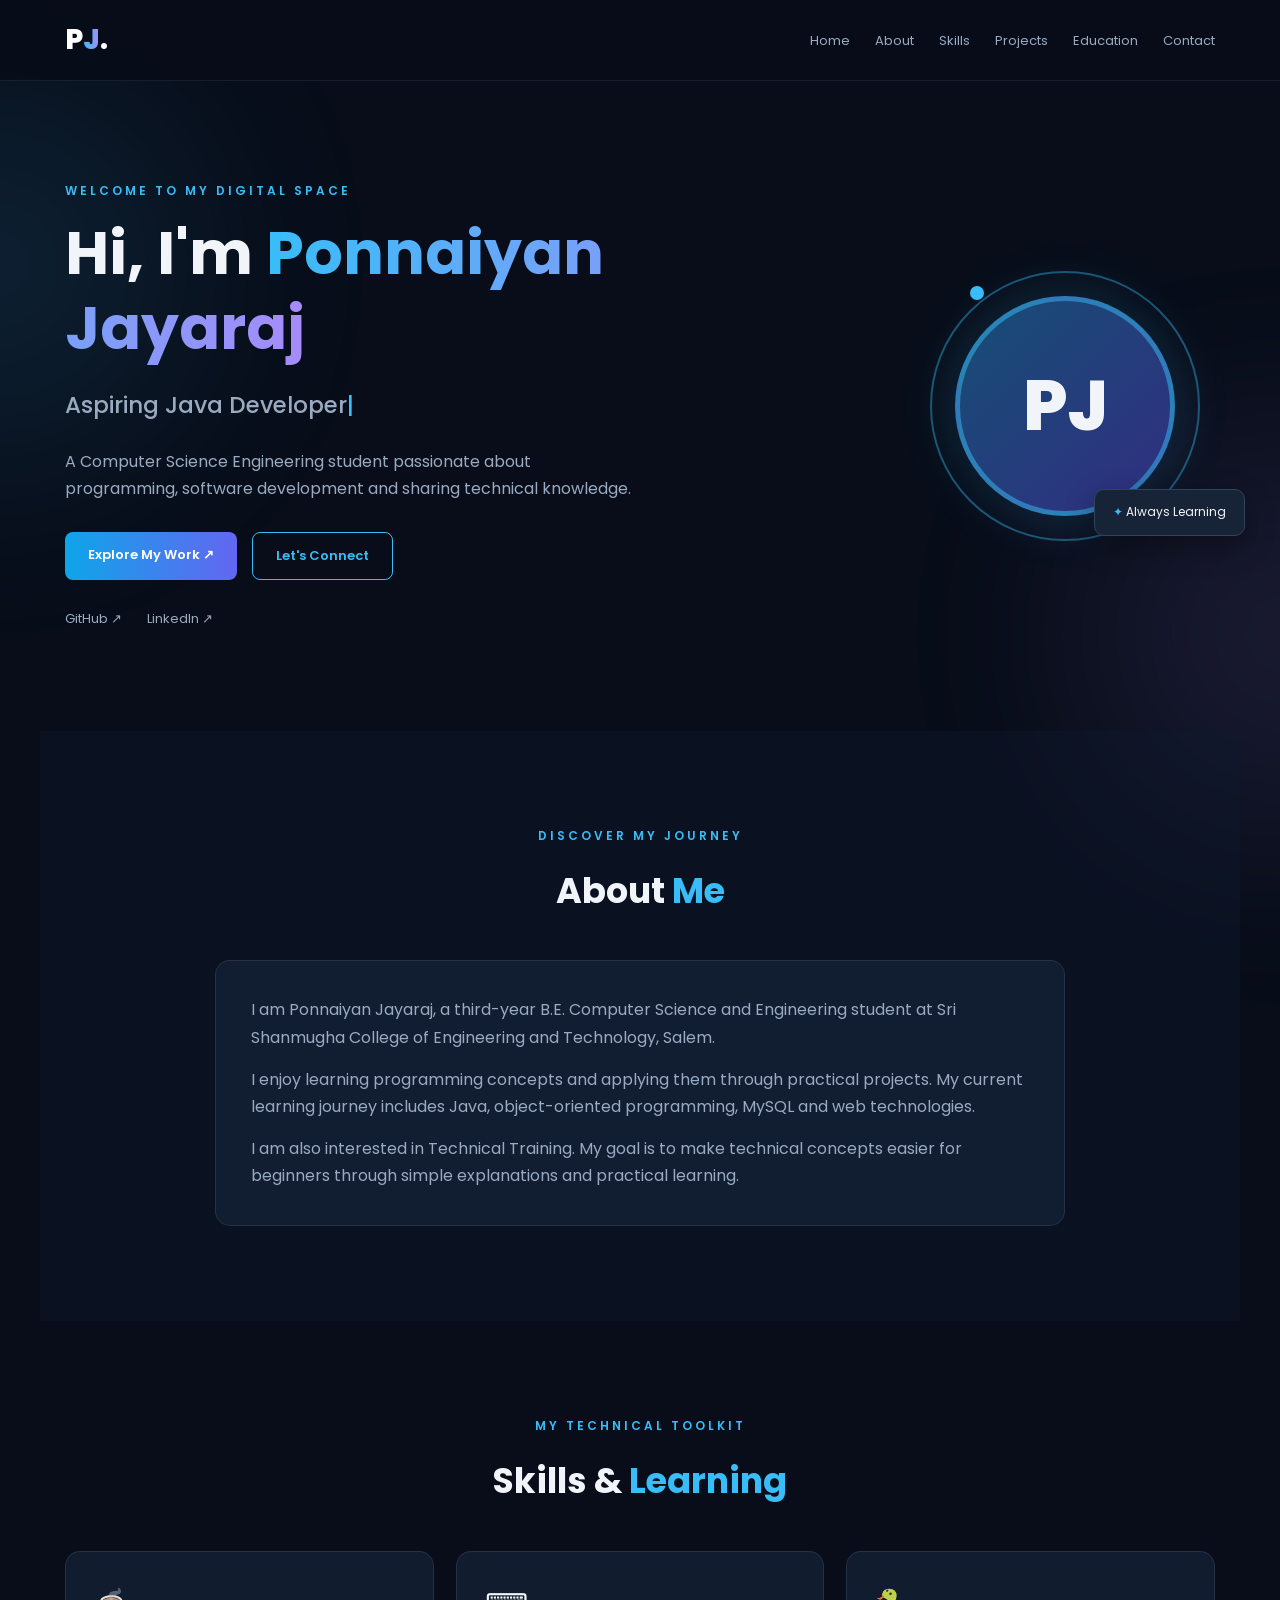
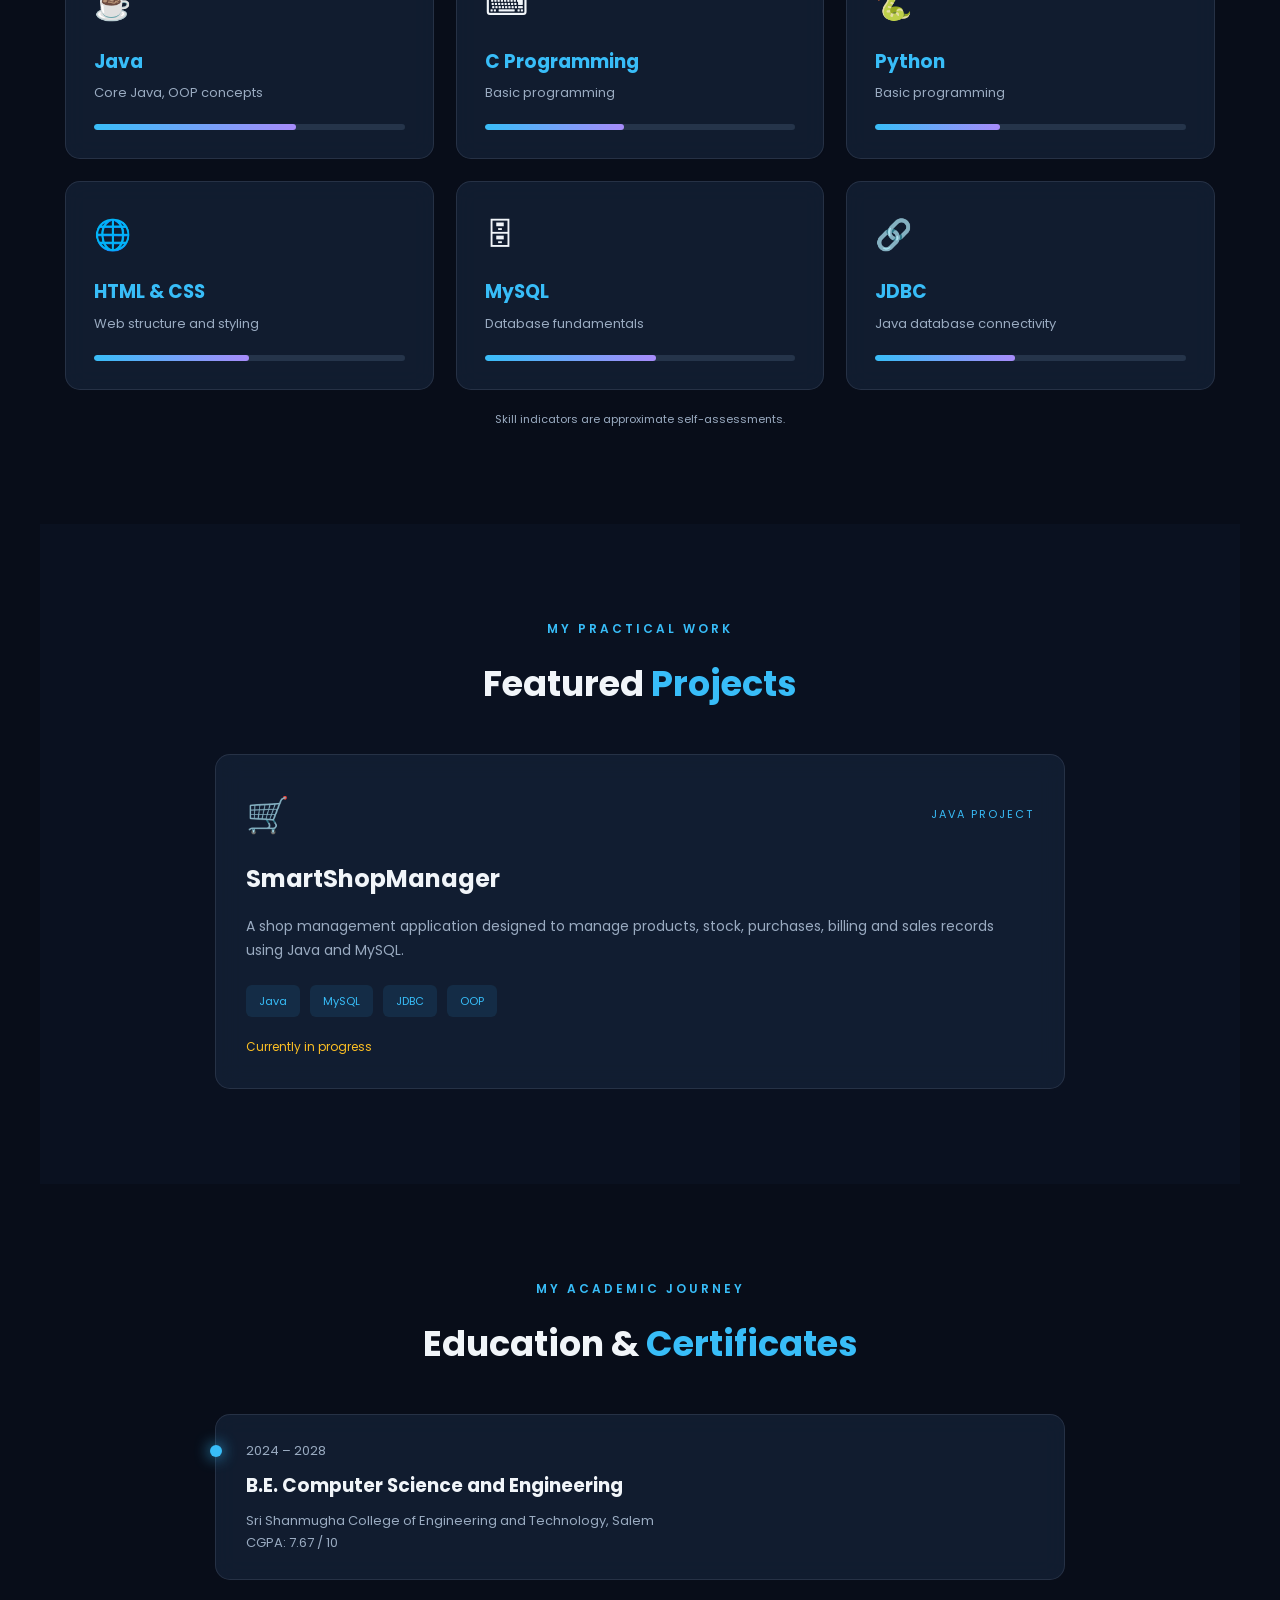
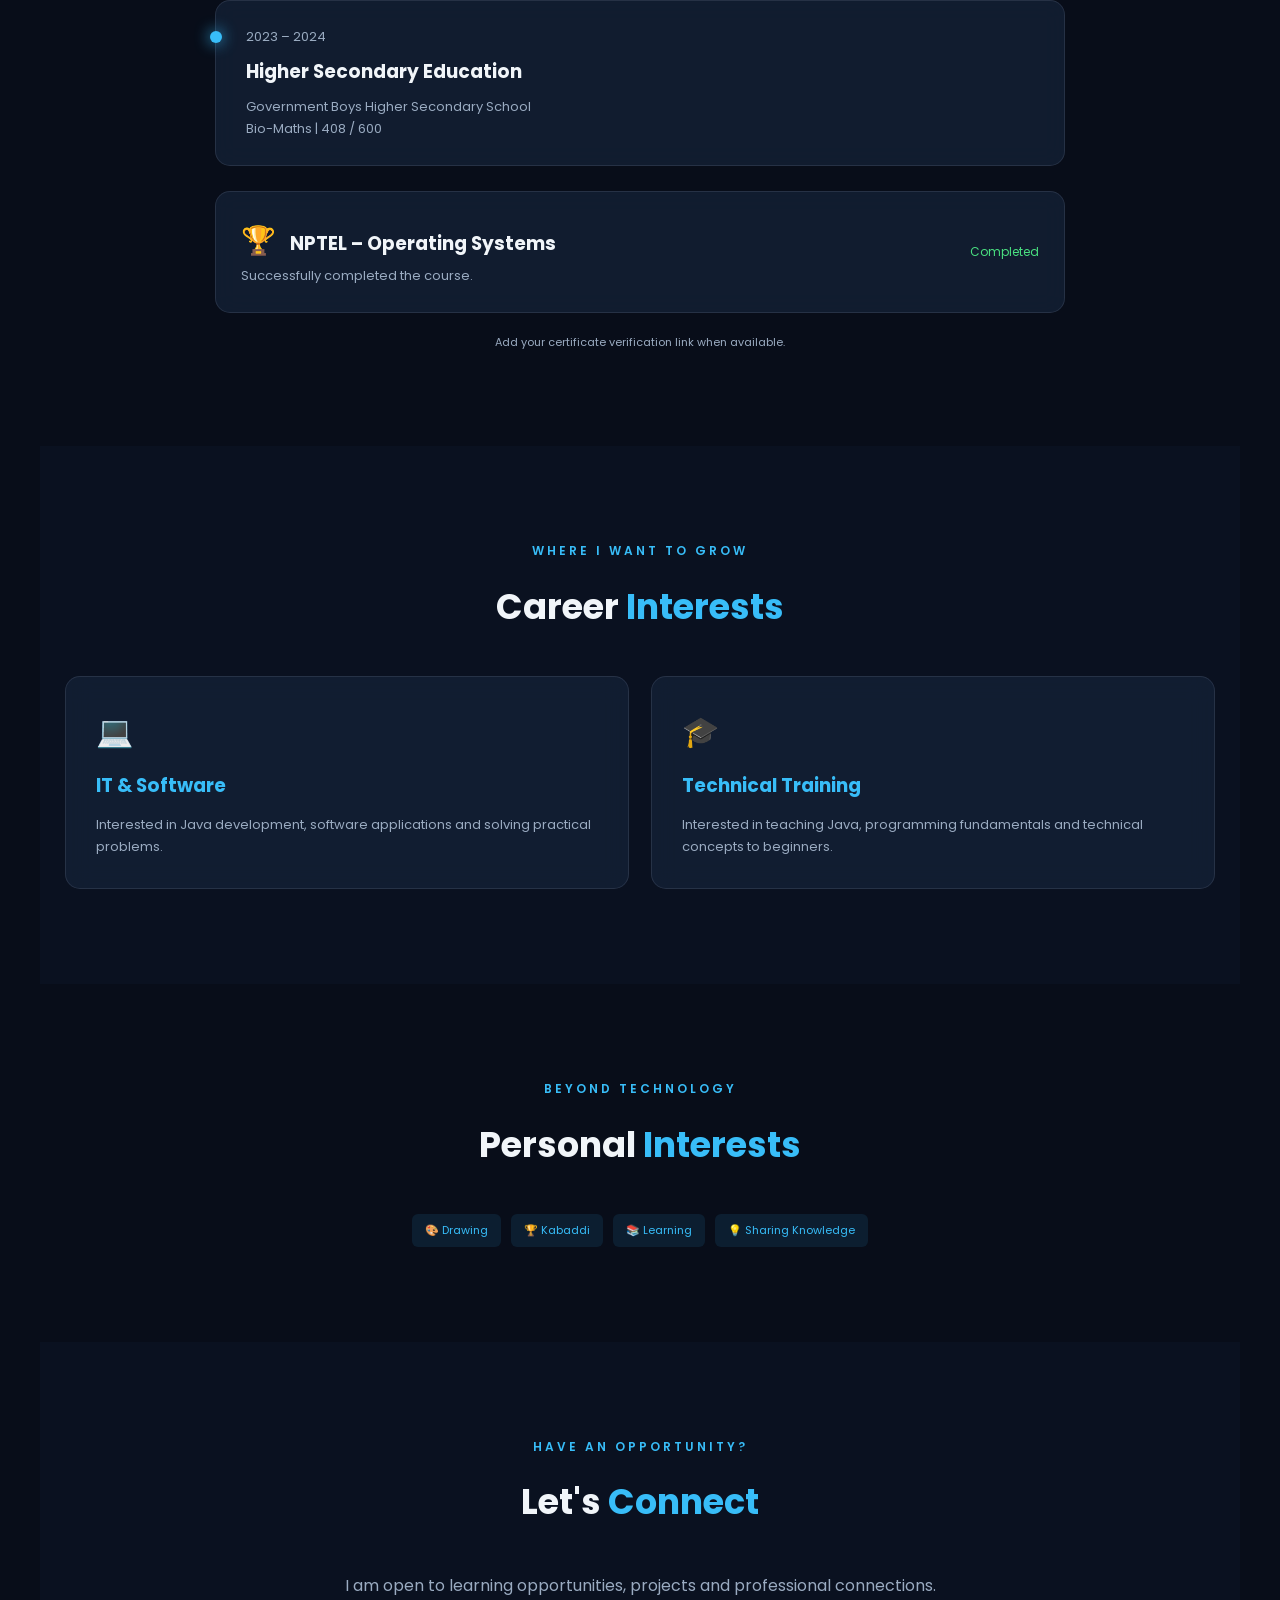
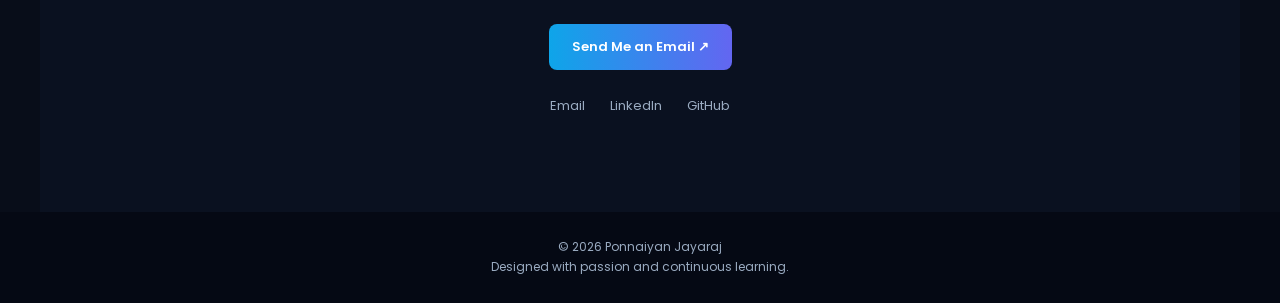
==== index.html @ 4677f41c "Add files via upload" ====
<!DOCTYPE html>
<html lang="en">
<head>
    <meta charset="UTF-8">
    <meta name="viewport" content="width=device-width, initial-scale=1.0">
    <meta name="description" content="Ponnaiyan Jayaraj - Computer Science Engineering Student, aspiring IT professional and Technical Trainer.">

    <title>Ponnaiyan Jayaraj | Portfolio</title>

    <link rel="stylesheet" href="style.css">

    <link rel="preconnect" href="https://fonts.googleapis.com">
    <link href="https://fonts.googleapis.com/css2?family=Poppins:wght@300;400;500;600;700;800&display=swap" rel="stylesheet">
</head>

<body>

    <!-- Background effects -->
    <div class="background-glow glow-one"></div>
    <div class="background-glow glow-two"></div>

    <!-- Navigation -->
    <header>
        <nav class="navbar">
            <a href="#home" class="logo">P<span>J</span>.</a>

            <button class="menu-toggle" id="menuToggle" aria-label="Toggle navigation">
                ☰
            </button>

            <ul class="nav-links" id="navLinks">
                <li><a href="#home">Home</a></li>
                <li><a href="#about">About</a></li>
                <li><a href="#skills">Skills</a></li>
                <li><a href="#projects">Projects</a></li>
                <li><a href="#education">Education</a></li>
                <li><a href="#contact">Contact</a></li>
            </ul>
        </nav>
    </header>

    <main>

        <!-- Hero -->
        <section id="home" class="hero section-container">

            <div class="hero-content reveal">
                <p class="eyebrow">WELCOME TO MY DIGITAL SPACE</p>

                <h1>
                    Hi, I'm <span class="gradient-text">Ponnaiyan Jayaraj</span>
                </h1>

                <h2>
                    Aspiring <span id="typingText"></span><span class="cursor">|</span>
                </h2>

                <p class="hero-description">
                    A Computer Science Engineering student passionate
                    about programming, software development and sharing
                    technical knowledge.
                </p>

                <div class="hero-buttons">
                    <a href="#projects" class="btn primary-btn">Explore My Work ↗</a>
                    <a href="#contact" class="btn outline-btn">Let's Connect</a>
                </div>

                <div class="social-links">
                    <a href="https://github.com/" target="_blank">GitHub ↗</a>
                    <a href="https://www.linkedin.com/in/ponnaiyan-j-3a351732b/" target="_blank">LinkedIn ↗</a>
                </div>
            </div>

            <div class="hero-visual reveal">
                <div class="profile-orbit">
                    <div class="profile-circle">
                        <span>PJ</span>
                    </div>
                    <div class="orbit-dot dot-one"></div>
                    <div class="orbit-dot dot-two"></div>
                </div>

                <div class="floating-card">
                    <span>✦</span> Always Learning
                </div>
            </div>

        </section>

        <!-- About -->
        <section id="about" class="section-container section reveal">
            <p class="eyebrow">DISCOVER MY JOURNEY</p>
            <h2 class="section-heading">About <span>Me</span></h2>

            <div class="about-card glass-card">
                <p>
                    I am Ponnaiyan Jayaraj, a third-year B.E. Computer
                    Science and Engineering student at Sri Shanmugha
                    College of Engineering and Technology, Salem.
                </p>

                <p>
                    I enjoy learning programming concepts and applying
                    them through practical projects. My current learning
                    journey includes Java, object-oriented programming,
                    MySQL and web technologies.
                </p>

                <p>
                    I am also interested in Technical Training. My goal
                    is to make technical concepts easier for beginners
                    through simple explanations and practical learning.
                </p>
            </div>
        </section>

        <!-- Skills -->
        <section id="skills" class="section-container section reveal">
            <p class="eyebrow">MY TECHNICAL TOOLKIT</p>
            <h2 class="section-heading">Skills & <span>Learning</span></h2>

            <div class="skills-grid">

                <div class="skill-card glass-card">
                    <div class="skill-icon">☕</div>
                    <h3>Java</h3>
                    <p>Core Java, OOP concepts</p>
                    <div class="skill-bar"><span style="width:65%"></span></div>
                </div>

                <div class="skill-card glass-card">
                    <div class="skill-icon">⌨</div>
                    <h3>C Programming</h3>
                    <p>Basic programming</p>
                    <div class="skill-bar"><span style="width:45%"></span></div>
                </div>

                <div class="skill-card glass-card">
                    <div class="skill-icon">🐍</div>
                    <h3>Python</h3>
                    <p>Basic programming</p>
                    <div class="skill-bar"><span style="width:40%"></span></div>
                </div>

                <div class="skill-card glass-card">
                    <div class="skill-icon">🌐</div>
                    <h3>HTML & CSS</h3>
                    <p>Web structure and styling</p>
                    <div class="skill-bar"><span style="width:50%"></span></div>
                </div>

                <div class="skill-card glass-card">
                    <div class="skill-icon">🗄</div>
                    <h3>MySQL</h3>
                    <p>Database fundamentals</p>
                    <div class="skill-bar"><span style="width:55%"></span></div>
                </div>

                <div class="skill-card glass-card">
                    <div class="skill-icon">🔗</div>
                    <h3>JDBC</h3>
                    <p>Java database connectivity</p>
                    <div class="skill-bar"><span style="width:45%"></span></div>
                </div>

            </div>
            <p class="small-note">Skill indicators are approximate self-assessments.</p>
        </section>

        <!-- Projects -->
        <section id="projects" class="section-container section reveal">
            <p class="eyebrow">MY PRACTICAL WORK</p>
            <h2 class="section-heading">Featured <span>Projects</span></h2>

            <div class="project-grid">
                <article class="project-card glass-card">
                    <div class="project-top">
                        <span class="project-icon">🛒</span>
                        <span class="project-label">JAVA PROJECT</span>
                    </div>

                    <h3>SmartShopManager</h3>

                    <p>
                        A shop management application designed to manage
                        products, stock, purchases, billing and sales
                        records using Java and MySQL.
                    </p>

                    <div class="tags">
                        <span>Java</span>
                        <span>MySQL</span>
                        <span>JDBC</span>
                        <span>OOP</span>
                    </div>

                    <p class="project-status">Currently in progress</p>
                </article>
            </div>
        </section>

        <!-- Education -->
        <section id="education" class="section-container section reveal">
            <p class="eyebrow">MY ACADEMIC JOURNEY</p>
            <h2 class="section-heading">Education & <span>Certificates</span></h2>

            <div class="timeline">

                <div class="timeline-item glass-card">
                    <span class="timeline-dot"></span>
                    <p class="timeline-date">2024 – 2028</p>
                    <h3>B.E. Computer Science and Engineering</h3>
                    <p>Sri Shanmugha College of Engineering and Technology, Salem</p>
                    <p>CGPA: 7.67 / 10</p>
                </div>

                <div class="timeline-item glass-card">
                    <span class="timeline-dot"></span>
                    <p class="timeline-date">2023 – 2024</p>
                    <h3>Higher Secondary Education</h3>
                    <p>Government Boys Higher Secondary School</p>
                    <p>Bio-Maths | 408 / 600</p>
                </div>

            </div>

            <div class="certificate-card glass-card">
                <div>
                    <span class="certificate-icon">🏆</span>
                    <h3>NPTEL – Operating Systems</h3>
                    <p>Successfully completed the course.</p>
                </div>
                <span class="certificate-status">Completed</span>
            </div>

            <p class="small-note">Add your certificate verification link when available.</p>
        </section>

        <!-- Career -->
        <section id="career" class="section-container section reveal">
            <p class="eyebrow">WHERE I WANT TO GROW</p>
            <h2 class="section-heading">Career <span>Interests</span></h2>

            <div class="career-grid">
                <div class="career-card glass-card">
                    <span class="career-icon">💻</span>
                    <h3>IT & Software</h3>
                    <p>
                        Interested in Java development, software
                        applications and solving practical problems.
                    </p>
                </div>

                <div class="career-card glass-card">
                    <span class="career-icon">🎓</span>
                    <h3>Technical Training</h3>
                    <p>
                        Interested in teaching Java, programming
                        fundamentals and technical concepts to beginners.
                    </p>
                </div>
            </div>
        </section>

        <!-- Interests -->
        <section class="section-container section reveal">
            <p class="eyebrow">BEYOND TECHNOLOGY</p>
            <h2 class="section-heading">Personal <span>Interests</span></h2>

            <div class="interest-list">
                <span>🎨 Drawing</span>
                <span>🏆 Kabaddi</span>
                <span>📚 Learning</span>
                <span>💡 Sharing Knowledge</span>
            </div>
        </section>

        <!-- Contact -->
        <section id="contact" class="section-container section contact-section reveal">
            <p class="eyebrow">HAVE AN OPPORTUNITY?</p>
            <h2 class="section-heading">Let's <span>Connect</span></h2>

            <p>
                I am open to learning opportunities, projects
                and professional connections.
            </p>

            <a href="mailto:ponnaiyan763@gmail.com" class="btn primary-btn">
                Send Me an Email ↗
            </a>

            <div class="contact-links">
                <a href="mailto:ponnaiyan763@gmail.com">Email</a>
                <a href="https://www.linkedin.com/in/ponnaiyan-j-3a351732b/" target="_blank">LinkedIn</a>
                <a href="https://github.com/" target="_blank">GitHub</a>
            </div>
        </section>

    </main>

    <footer>
        <p>© 2026 Ponnaiyan Jayaraj</p>
        <p>Designed with passion and continuous learning.</p>
    </footer>

    <button id="backToTop" aria-label="Back to top">↑</button>

    <script src="script.js"></script>

</body>
</html>
---- style.css ----
:root {
    --bg: #080d19;
    --surface: #111b2e;
    --card: rgba(20, 34, 55, 0.75);
    --blue: #38bdf8;
    --purple: #a78bfa;
    --text: #f1f5f9;
    --muted: #9aabc1;
}

* {
    margin: 0;
    padding: 0;
    box-sizing: border-box;
    scroll-behavior: smooth;
}

body {
    background: var(--bg);
    color: var(--text);
    font-family: 'Poppins', Arial, sans-serif;
    line-height: 1.7;
    overflow-x: hidden;
}

a {
    color: inherit;
    text-decoration: none;
}

button {
    font: inherit;
}

.background-glow {
    position: fixed;
    width: 350px;
    height: 350px;
    border-radius: 50%;
    filter: blur(120px);
    opacity: 0.15;
    pointer-events: none;
    z-index: -1;
}

.glow-one {
    background: var(--blue);
    top: 10%;
    left: -180px;
}

.glow-two {
    background: var(--purple);
    right: -180px;
    bottom: 10%;
}

header {
    position: sticky;
    top: 0;
    z-index: 100;
    background: rgba(8, 13, 25, 0.9);
    backdrop-filter: blur(18px);
    border-bottom: 1px solid rgba(148, 163, 184, 0.12);
}

.navbar {
    max-width: 1200px;
    margin: auto;
    padding: 16px 25px;
    display: flex;
    justify-content: space-between;
    align-items: center;
}

.logo {
    font-size: 28px;
    font-weight: 800;
    color: white;
}

.logo span,
.gradient-text {
    background: linear-gradient(90deg, var(--blue), var(--purple));
    -webkit-background-clip: text;
    color: transparent;
}

.nav-links {
    display: flex;
    gap: 25px;
    list-style: none;
}

.nav-links a {
    color: var(--muted);
    font-size: 13px;
    transition: 0.3s;
}

.nav-links a:hover {
    color: var(--blue);
}

.menu-toggle {
    display: none;
    color: white;
    background: transparent;
    border: 0;
    font-size: 25px;
    cursor: pointer;
}

.section-container {
    max-width: 1200px;
    margin: auto;
    padding: 95px 25px;
}

.hero {
    min-height: 650px;
    display: flex;
    justify-content: space-between;
    align-items: center;
    gap: 50px;
}

.hero-content {
    max-width: 680px;
}

.eyebrow {
    color: var(--blue);
    font-size: 12px;
    font-weight: 600;
    letter-spacing: 3px;
    margin-bottom: 15px;
}

.hero h1 {
    font-size: clamp(35px, 5vw, 60px);
    line-height: 1.25;
    margin-bottom: 20px;
}

.hero h2 {
    font-size: 23px;
    font-weight: 500;
    color: var(--muted);
}

.cursor {
    color: var(--blue);
    animation: blink 0.8s infinite;
}

@keyframes blink {
    50% { opacity: 0; }
}

.hero-description {
    max-width: 580px;
    color: var(--muted);
    margin: 22px 0 30px;
}

.hero-buttons {
    display: flex;
    gap: 15px;
    flex-wrap: wrap;
}

.btn {
    display: inline-block;
    padding: 12px 23px;
    border-radius: 8px;
    font-size: 13px;
    font-weight: 600;
    transition: 0.3s ease;
}

.primary-btn {
    background: linear-gradient(90deg, #0ea5e9, #6366f1);
    color: white;
}

.outline-btn {
    border: 1px solid var(--blue);
    color: var(--blue);
}

.btn:hover {
    transform: translateY(-4px) scale(1.04);
    box-shadow: 0 10px 30px rgba(56, 189, 248, 0.2);
}

.social-links {
    display: flex;
    gap: 25px;
    margin-top: 28px;
}

.social-links a,
.contact-links a {
    color: var(--muted);
    font-size: 13px;
    transition: 0.3s;
}

.social-links a:hover,
.contact-links a:hover {
    color: var(--blue);
}

.hero-visual {
    position: relative;
    display: flex;
    justify-content: center;
    align-items: center;
    min-width: 300px;
}

.profile-orbit {
    width: 270px;
    height: 270px;
    border: 2px solid rgba(56, 189, 248, 0.4);
    border-radius: 50%;
    display: flex;
    align-items: center;
    justify-content: center;
    animation: float 4s ease-in-out infinite;
}

.profile-circle {
    width: 220px;
    height: 220px;
    border-radius: 50%;
    display: flex;
    align-items: center;
    justify-content: center;
    font-size: 70px;
    font-weight: 800;
    background: linear-gradient(135deg, #164e75, #312e81);
    border: 5px solid rgba(56, 189, 248, 0.5);
    box-shadow: 0 0 55px rgba(56, 189, 248, 0.2);
}

.orbit-dot {
    width: 14px;
    height: 14px;
    background: var(--blue);
    border-radius: 50%;
    position: absolute;
}

.dot-one {
    top: 15px;
    left: 55px;
}

.dot-two {
    bottom: 25px;
    right: 30px;
    background: var(--purple);
}

.floating-card {
    position: absolute;
    bottom: 5px;
    right: -30px;
    padding: 12px 18px;
    background: #172337;
    border: 1px solid #30435e;
    border-radius: 10px;
    font-size: 12px;
    box-shadow: 0 10px 30px #0005;
}

.floating-card span {
    color: var(--blue);
}

@keyframes float {
    0%, 100% { transform: translateY(0); }
    50% { transform: translateY(-12px); }
}

.section {
    text-align: center;
}

.section:nth-of-type(even) {
    background: rgba(17, 27, 46, 0.35);
}

.section-heading {
    font-size: 35px;
    margin-bottom: 40px;
}

.section-heading span {
    color: var(--blue);
}

.glass-card {
    background: var(--card);
    border: 1px solid rgba(148, 163, 184, 0.16);
    backdrop-filter: blur(12px);
    border-radius: 15px;
    transition: transform 0.3s ease, border-color 0.3s ease, box-shadow 0.3s ease;
}

.glass-card:hover {
    transform: translateY(-7px) scale(1.02);
    border-color: var(--blue);
    box-shadow: 0 15px 40px rgba(56, 189, 248, 0.1);
}

.about-card {
    max-width: 850px;
    padding: 35px;
    margin: auto;
    text-align: left;
}

.about-card p {
    color: var(--muted);
    margin-bottom: 15px;
}

.about-card p:last-child {
    margin-bottom: 0;
}

.skills-grid {
    display: grid;
    grid-template-columns: repeat(3, 1fr);
    gap: 22px;
}

.skill-card {
    padding: 28px;
    text-align: left;
}

.skill-icon {
    font-size: 30px;
    margin-bottom: 15px;
}

.skill-card h3 {
    color: var(--blue);
    margin-bottom: 5px;
}

.skill-card p {
    color: var(--muted);
    font-size: 13px;
}

.skill-bar {
    height: 6px;
    background: #25344a;
    border-radius: 10px;
    margin-top: 20px;
    overflow: hidden;
}

.skill-bar span {
    display: block;
    height: 100%;
    background: linear-gradient(90deg, var(--blue), var(--purple));
    border-radius: 10px;
}

.small-note {
    font-size: 11px;
    color: var(--muted);
    margin-top: 20px;
}

.project-grid {
    max-width: 850px;
    margin: auto;
}

.project-card {
    padding: 30px;
    text-align: left;
}

.project-top {
    display: flex;
    justify-content: space-between;
    align-items: center;
}

.project-icon {
    font-size: 35px;
}

.project-label {
    font-size: 11px;
    color: var(--blue);
    letter-spacing: 2px;
}

.project-card h3 {
    font-size: 24px;
    margin: 15px 0;
}

.project-card > p {
    color: var(--muted);
    font-size: 14px;
}

.tags,
.interest-list {
    display: flex;
    flex-wrap: wrap;
    gap: 10px;
    margin-top: 22px;
}

.tags span,
.interest-list span {
    padding: 7px 13px;
    background: rgba(56, 189, 248, 0.1);
    color: var(--blue);
    border-radius: 6px;
    font-size: 11px;
}

.project-card .project-status {
    margin-top: 20px;
    color: #fbbf24;
    font-size: 12px;
}

.timeline {
    max-width: 850px;
    margin: auto;
    display: grid;
    gap: 20px;
}

.timeline-item {
    position: relative;
    padding: 25px 30px;
    text-align: left;
}

.timeline-dot {
    position: absolute;
    width: 12px;
    height: 12px;
    left: -6px;
    top: 30px;
    background: var(--blue);
    border-radius: 50%;
    box-shadow: 0 0 15px var(--blue);
}

.timeline-date {
    color: var(--blue);
    font-size: 12px;
}

.timeline-item h3 {
    margin: 8px 0;
}

.timeline-item p {
    color: var(--muted);
    font-size: 13px;
}

.certificate-card {
    max-width: 850px;
    margin: 25px auto 0;
    padding: 25px;
    display: flex;
    justify-content: space-between;
    align-items: center;
    text-align: left;
    gap: 15px;
}

.certificate-icon {
    font-size: 28px;
}

.certificate-card h3 {
    display: inline-block;
    margin-left: 10px;
}

.certificate-card p {
    color: var(--muted);
    font-size: 13px;
}

.certificate-status {
    color: #4ade80;
    font-size: 12px;
    white-space: nowrap;
}

.career-grid {
    display: grid;
    grid-template-columns: repeat(2, 1fr);
    gap: 22px;
}

.career-card {
    padding: 30px;
    text-align: left;
}

.career-icon {
    font-size: 30px;
}

.career-card h3 {
    color: var(--blue);
    margin: 12px 0;
}

.career-card p {
    color: var(--muted);
    font-size: 13px;
}

.interest-list {
    justify-content: center;
}

.contact-section > p:not(.eyebrow) {
    color: var(--muted);
    margin-bottom: 25px;
}

.contact-links {
    display: flex;
    justify-content: center;
    gap: 25px;
    margin-top: 25px;
}

footer {
    text-align: center;
    padding: 25px;
    background: #050914;
    color: var(--muted);
    font-size: 12px;
}

#backToTop {
    position: fixed;
    right: 25px;
    bottom: 25px;
    width: 45px;
    height: 45px;
    border: none;
    border-radius: 50%;
    background: var(--blue);
    color: #07111e;
    font-size: 23px;
    cursor: pointer;
    display: none;
    z-index: 90;
    transition: 0.3s;
}

#backToTop:hover {
    transform: translateY(-5px);
}

.reveal {
    opacity: 0;
    transform: translateY(25px);
    transition: opacity 0.7s ease, transform 0.7s ease;
}

.reveal.visible {
    opacity: 1;
    transform: translateY(0);
}

@media (max-width: 850px) {
    .menu-toggle {
        display: block;
    }

    .nav-links {
        display: none;
        position: absolute;
        top: 65px;
        left: 0;
        width: 100%;
        background: #111b2e;
        flex-direction: column;
        text-align: center;
        padding: 25px;
        gap: 18px;
    }

    .nav-links.active {
        display: flex;
    }

    .hero {
        flex-direction: column;
        text-align: center;
    }

    .hero-buttons,
    .social-links {
        justify-content: center;
    }

    .skills-grid {
        grid-template-columns: repeat(2, 1fr);
    }
}

@media (max-width: 550px) {
    .section-container {
        padding: 70px 18px;
    }

    .hero h1 {
        font-size: 36px;
    }

    .hero h2 {
        font-size: 18px;
    }

    .skills-grid,
    .career-grid {
        grid-template-columns: 1fr;
    }

    .profile-orbit {
        width: 230px;
        height: 230px;
    }

    .profile-circle {
        width: 185px;
        height: 185px;
    }

    .floating-card {
        right: -5px;
    }

    .certificate-card {
        align-items: flex-start;
        flex-direction: column;
    }
}

@media (prefers-reduced-motion: reduce) {
    *, *::before, *::after {
        scroll-behavior: auto !important;
        animation: none !important;
        transition: none !important;
    }
}
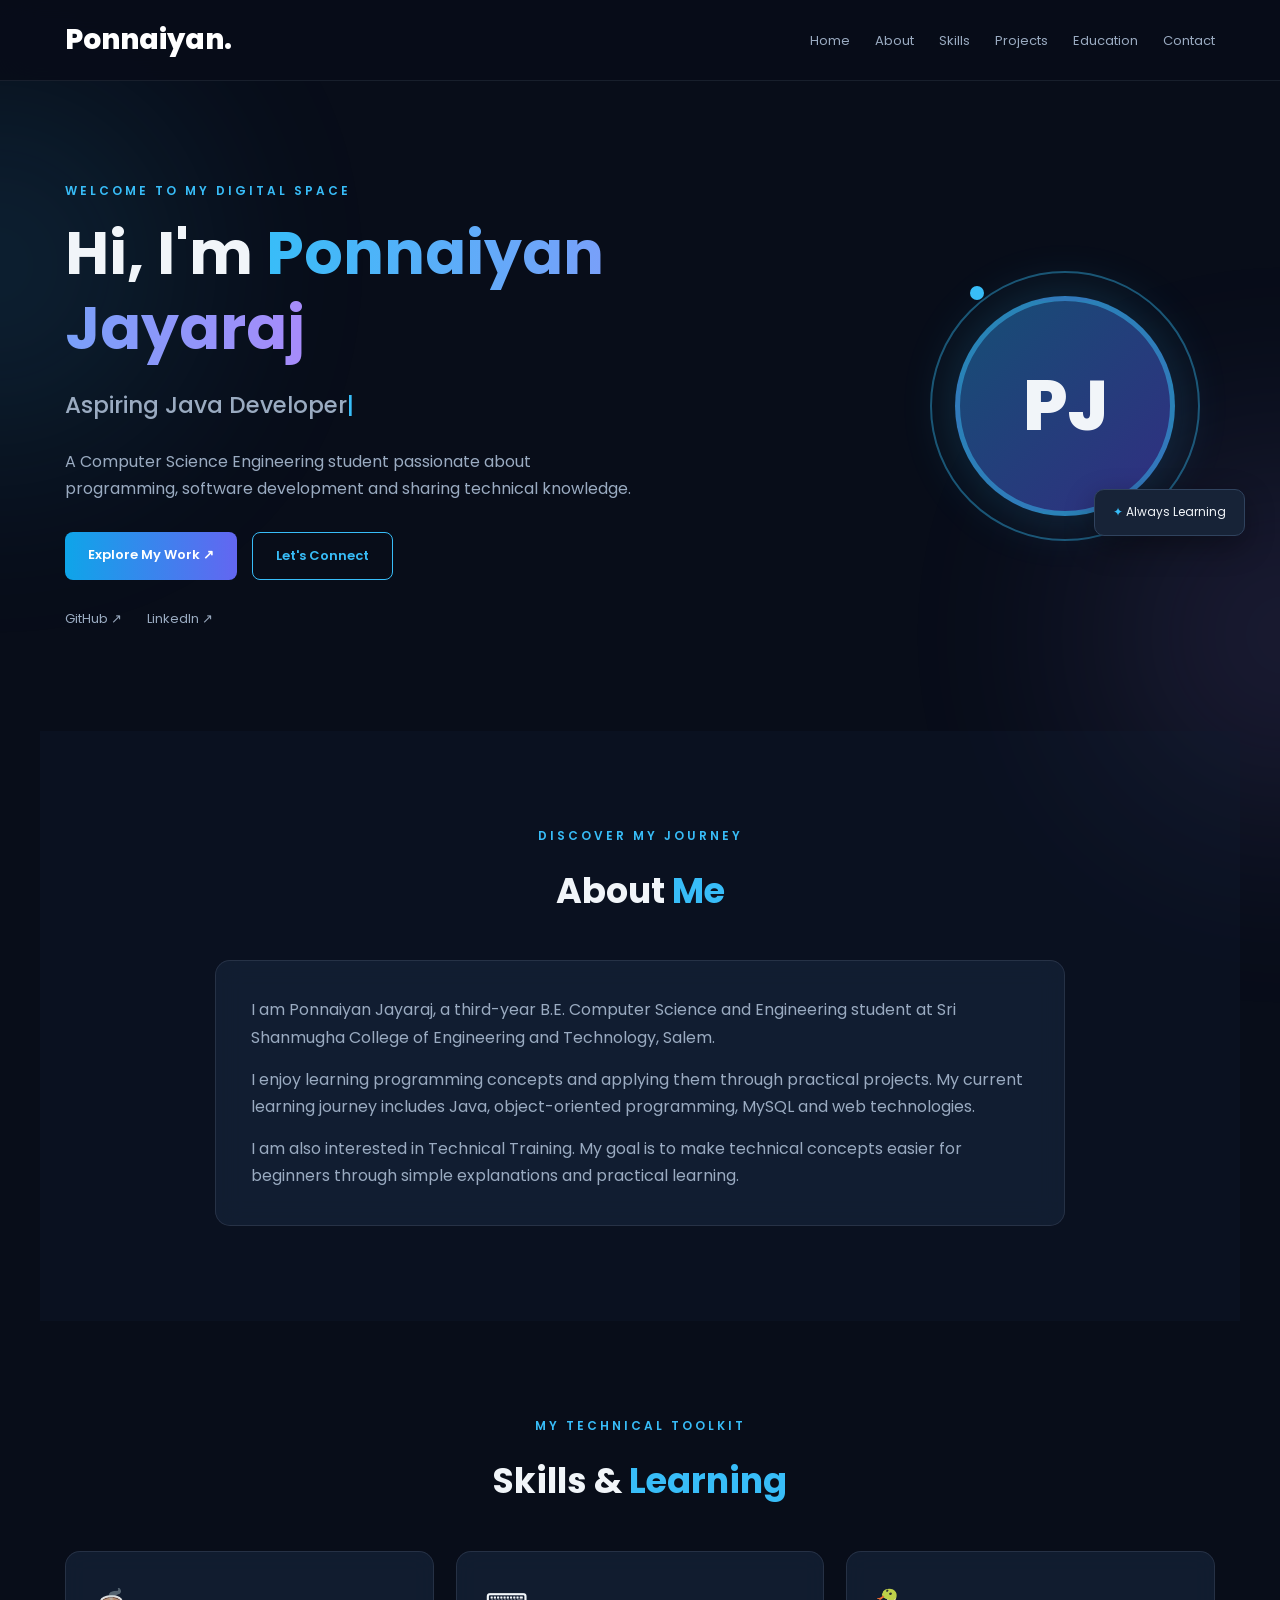
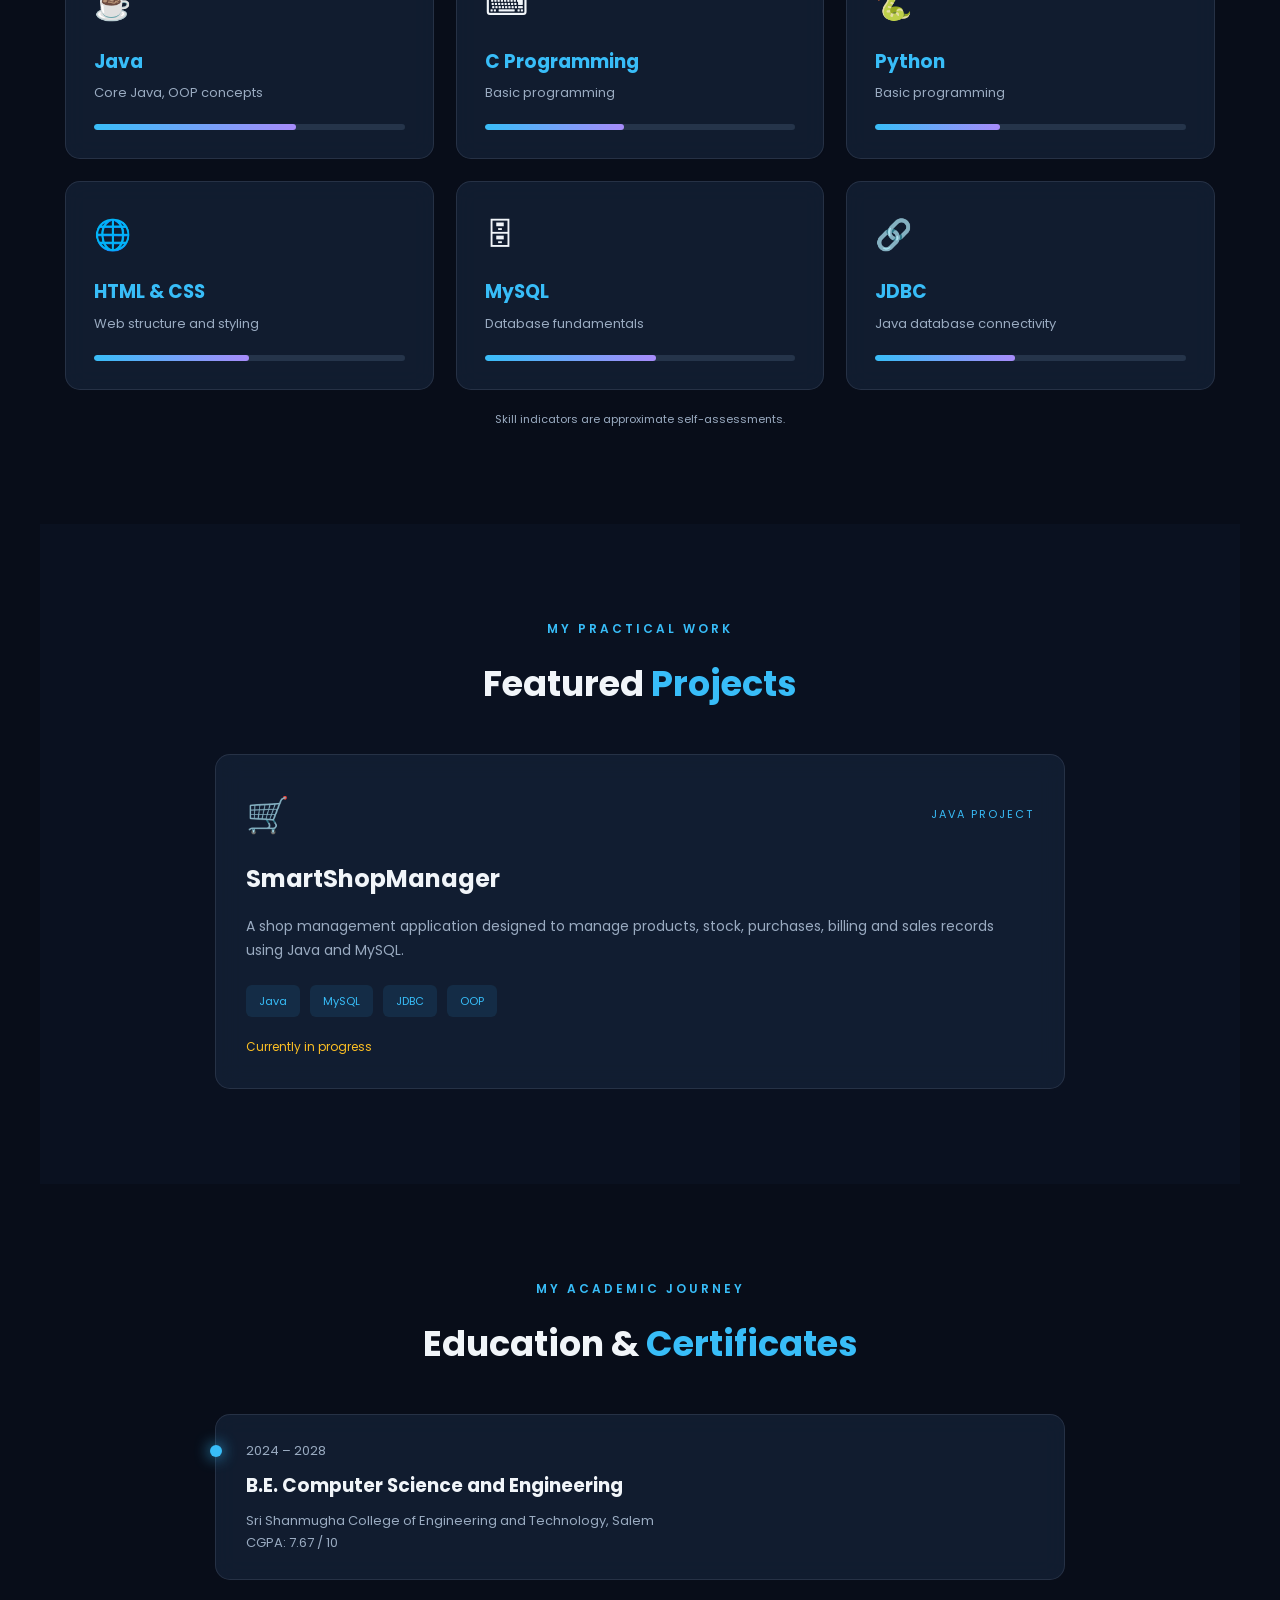
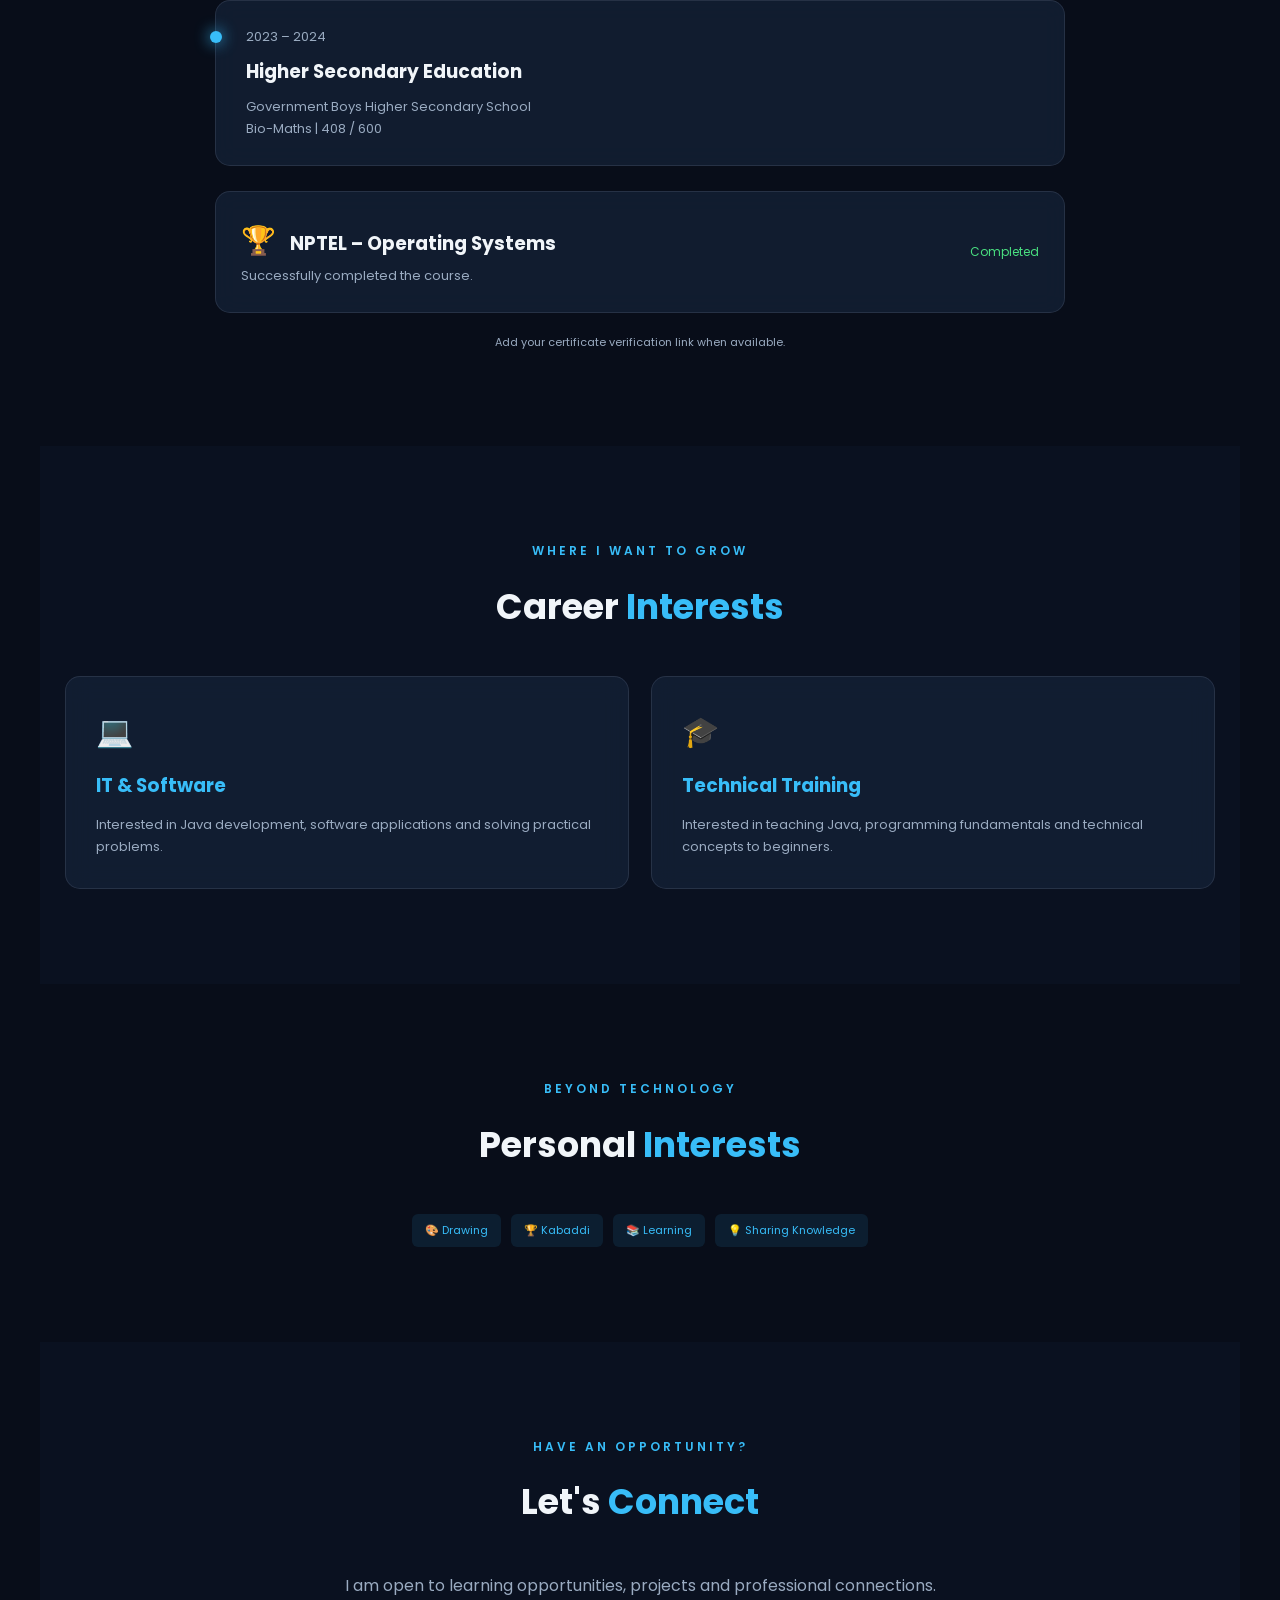
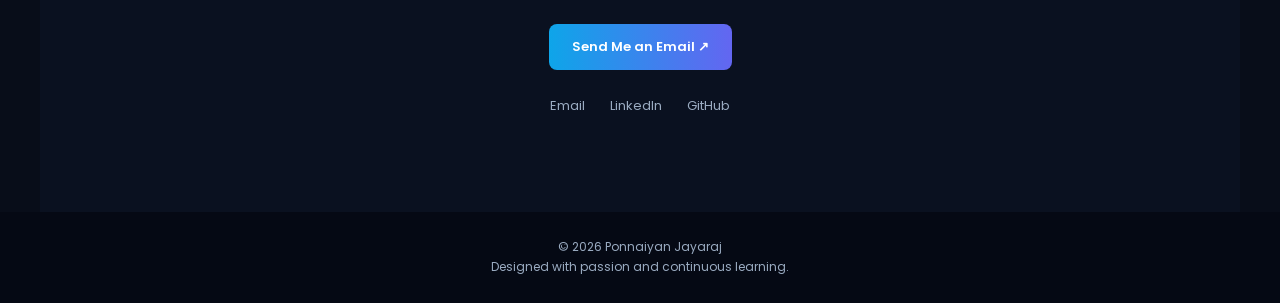
==== commit 623c427c: "Update index.html" ====
--- a/index.html
+++ b/index.html
@@ -4,9 +4,9 @@
 <head>
     <meta charset="UTF-8">
     <meta name="viewport" content="width=device-width, initial-scale=1.0">
-    <meta name="description" content="Ponnaiyan Jayaraj - Computer Science Engineering Student, aspiring IT professional and Technical Trainer.">
-
-    <title>Ponnaiyan Jayaraj | Portfolio</title>
+    <meta name="description" content="Ponnaiyan J - Computer Science Engineering Student, aspiring IT professional and Technical Trainer.">
+
+    <title>Ponnaiyan J | Portfolio</title>
 
     <link rel="stylesheet" href="style.css">
 
@@ -23,7 +23,7 @@
     <!-- Navigation -->
     <header>
         <nav class="navbar">
-            <a href="#home" class="logo">P<span>J</span>.</a>
+            <a href="#home" class="logo">Ponnaiyan.</a>
 
             <button class="menu-toggle" id="menuToggle" aria-label="Toggle navigation">
                 ☰
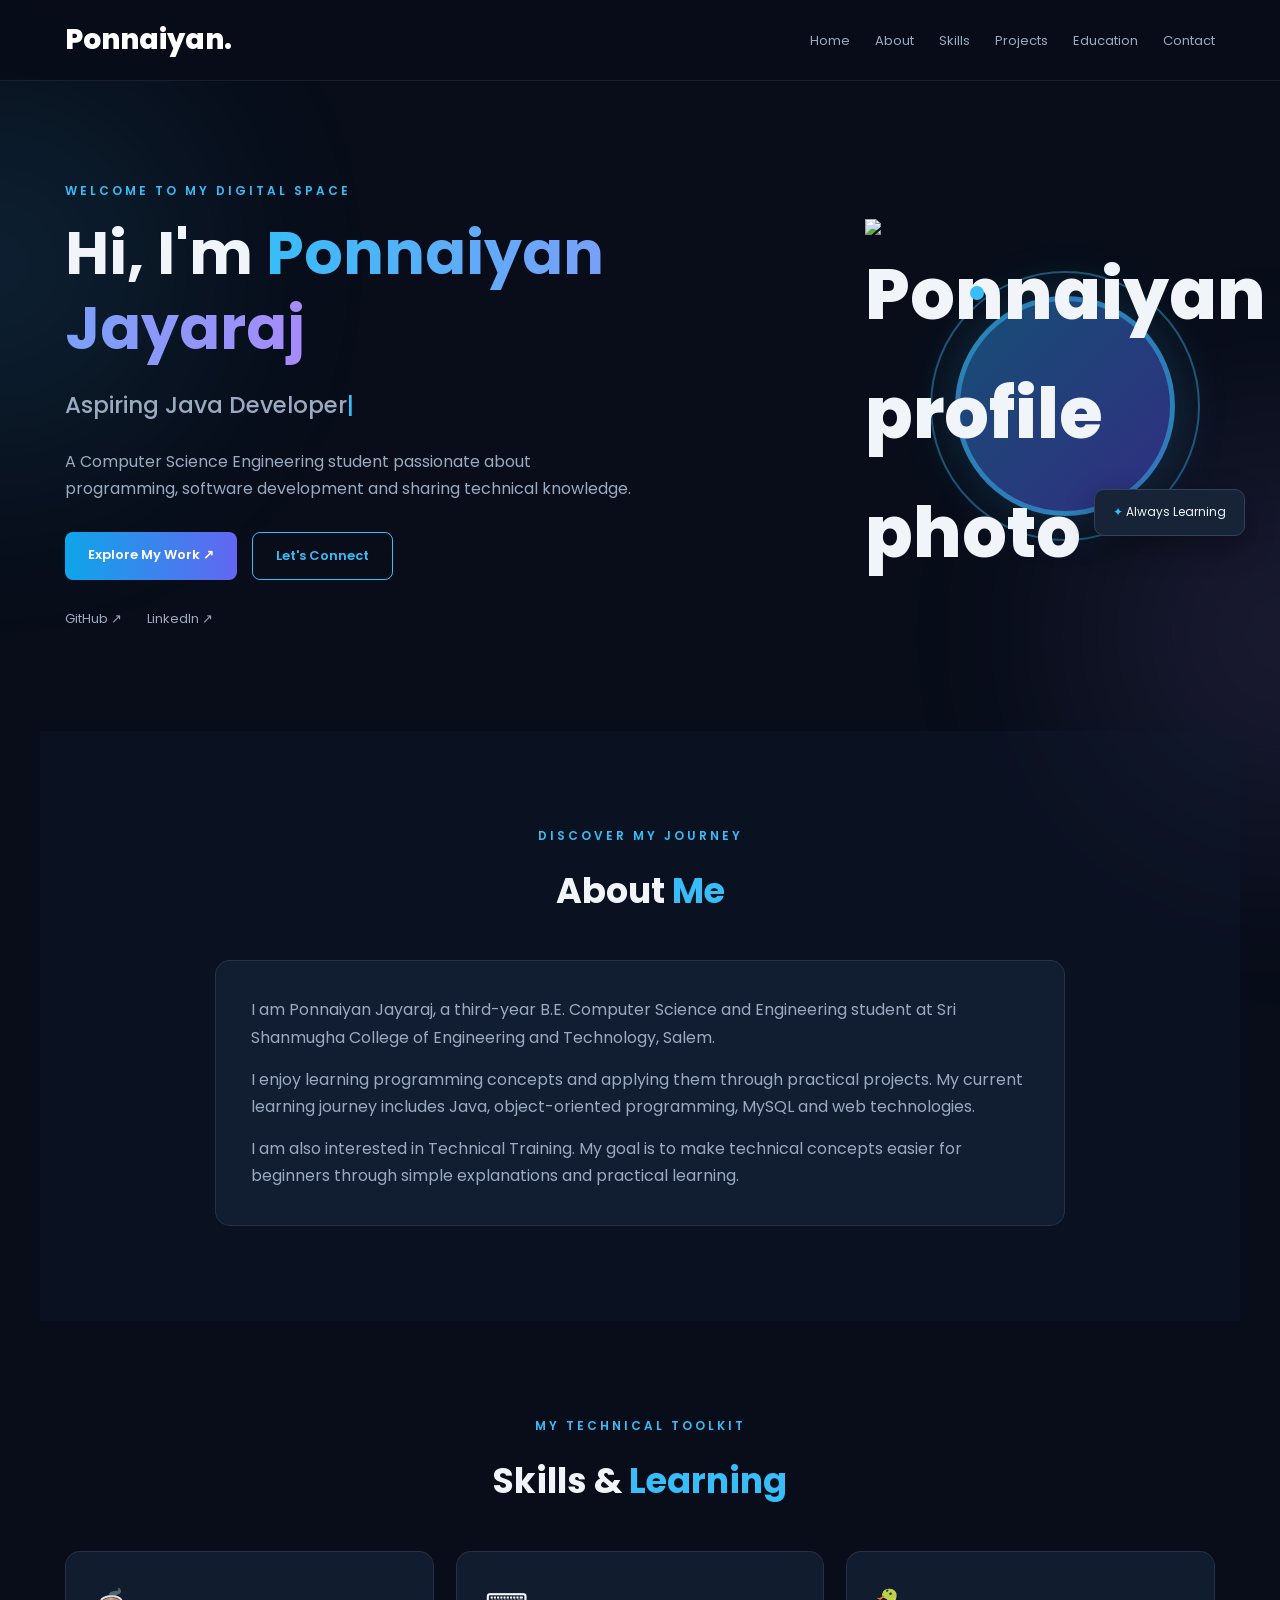
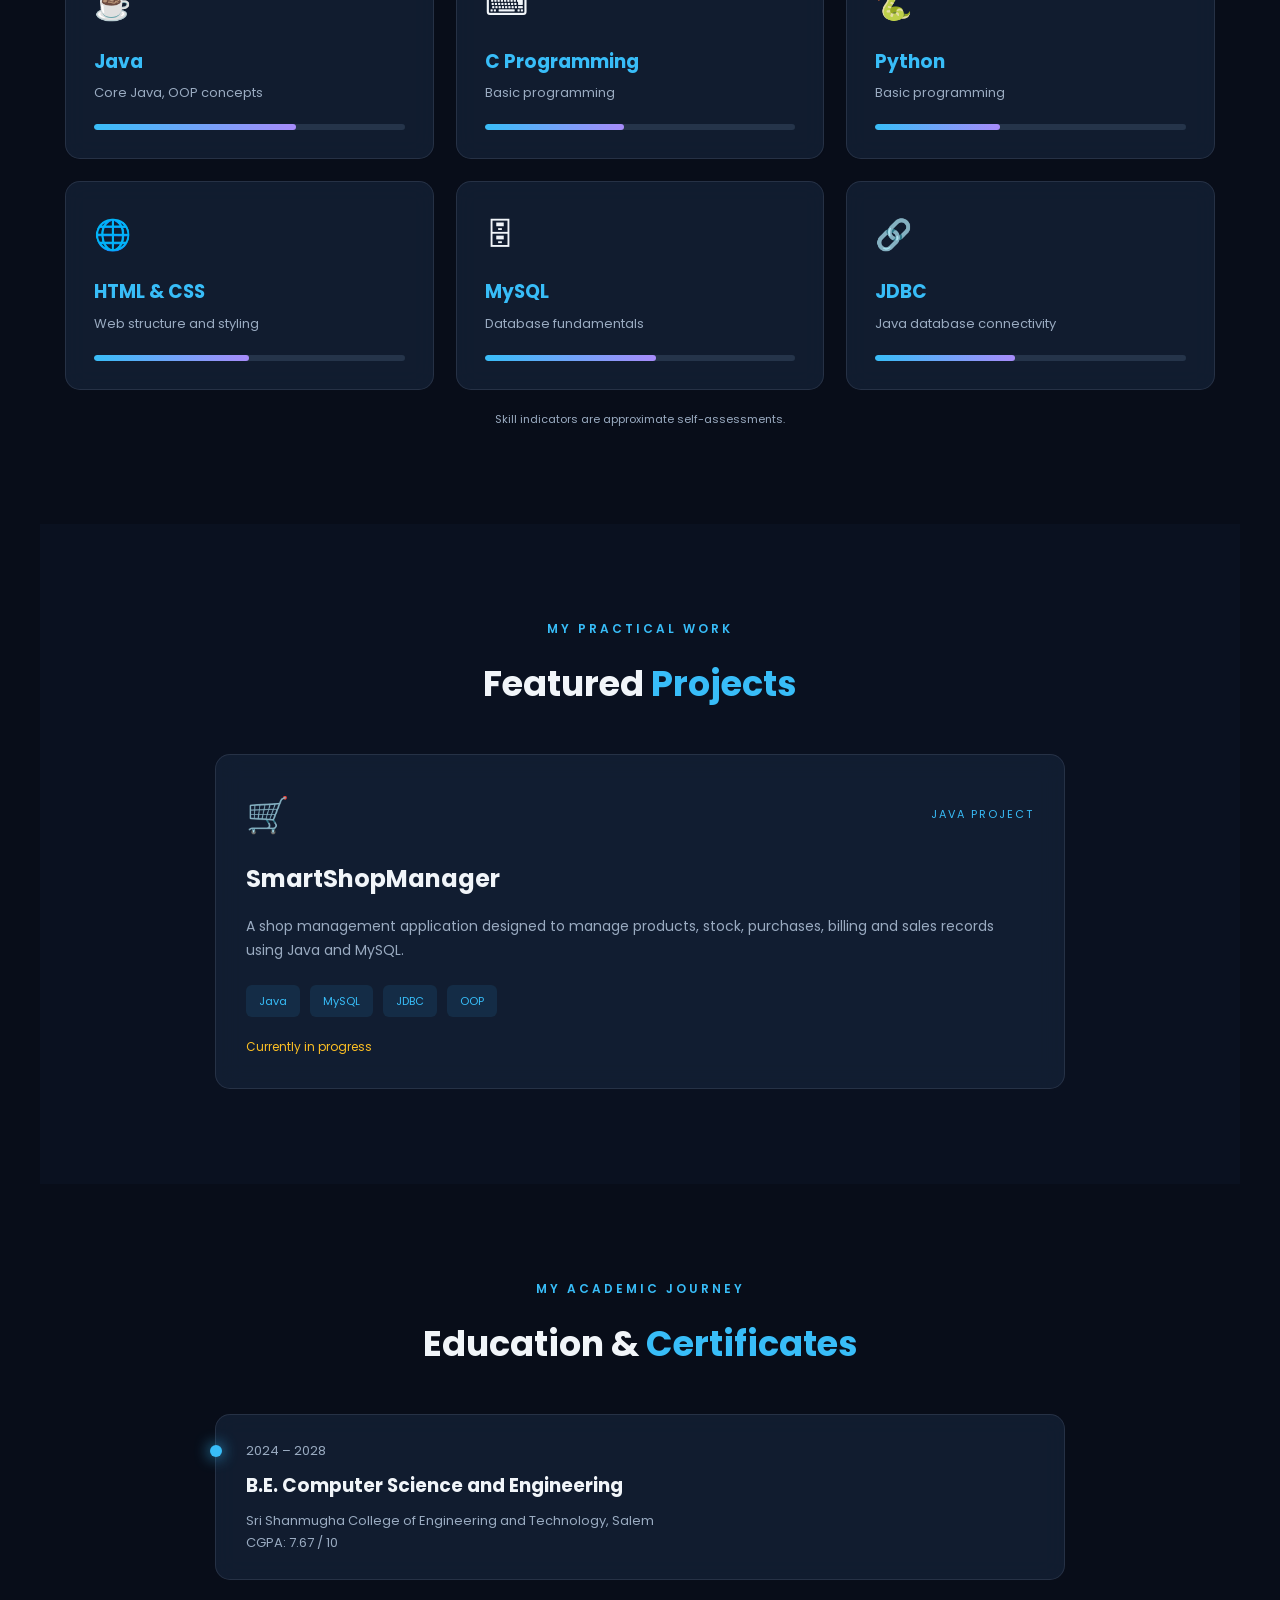
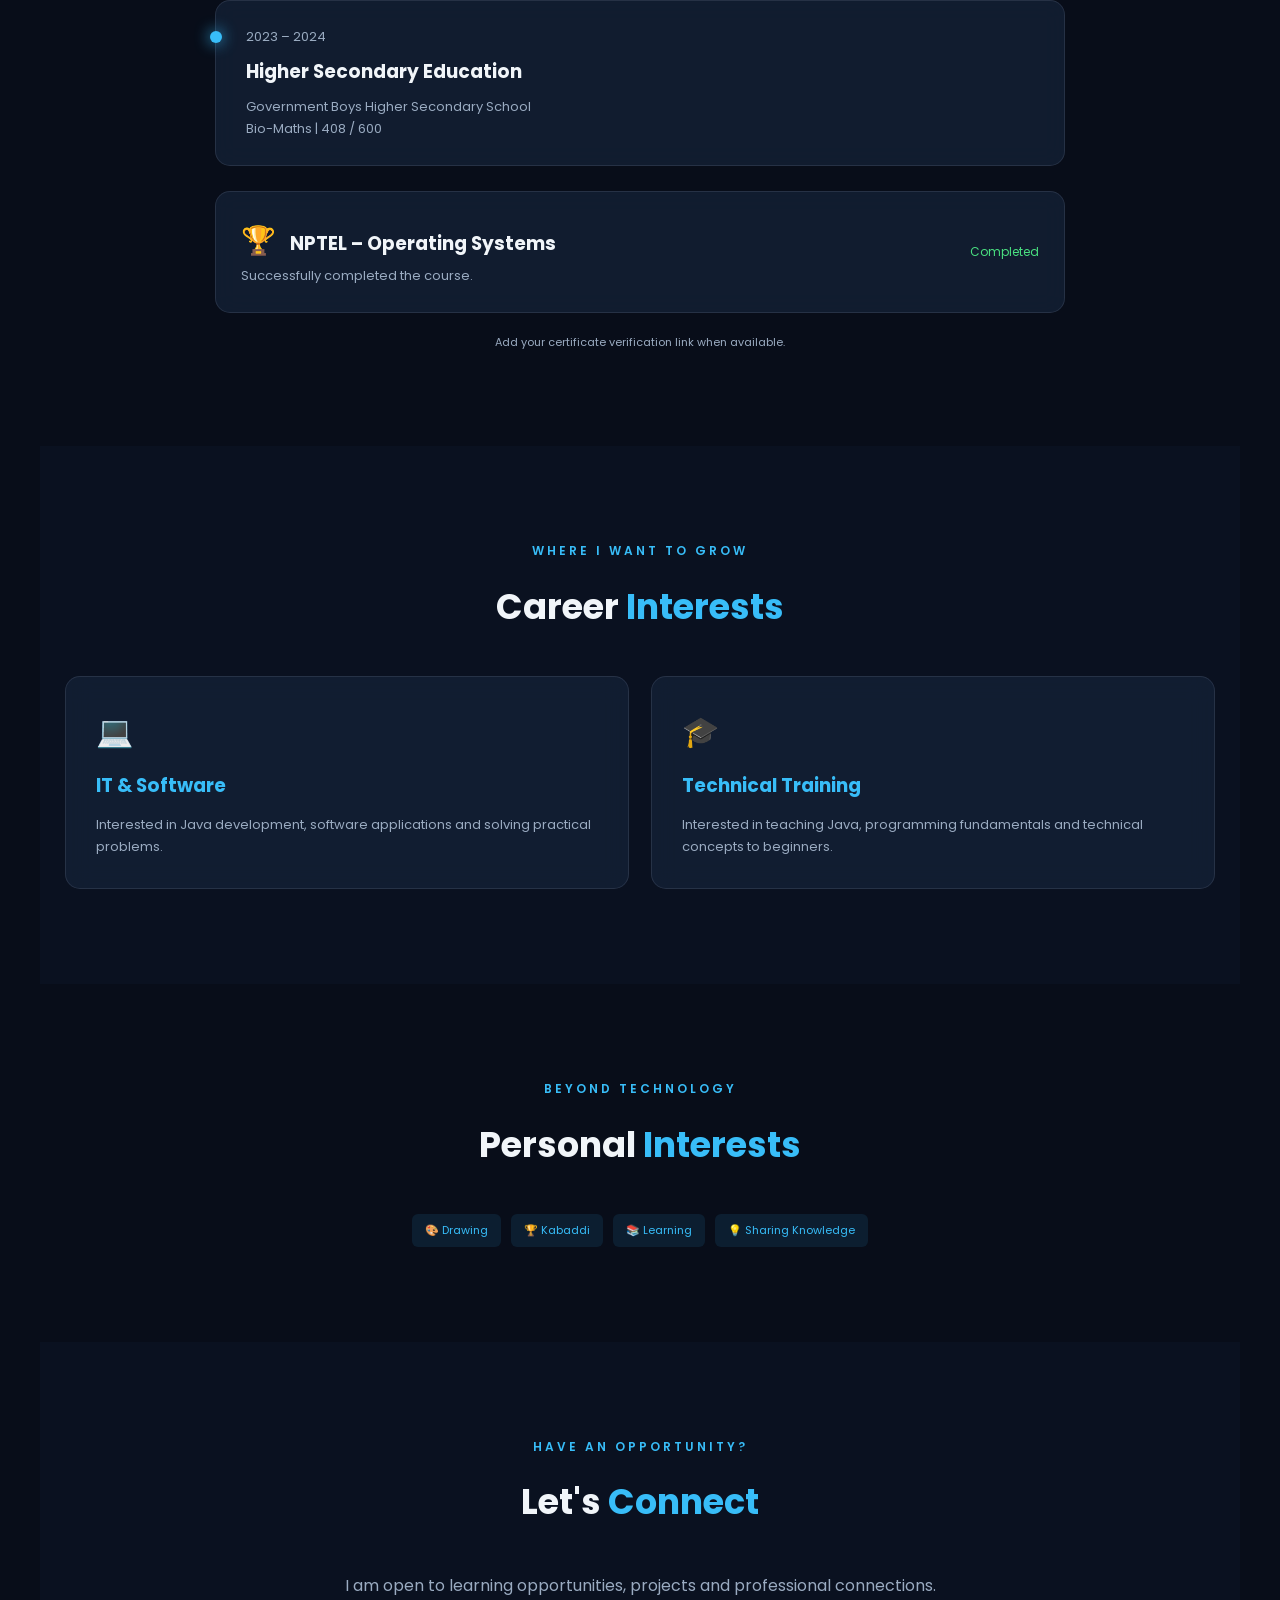
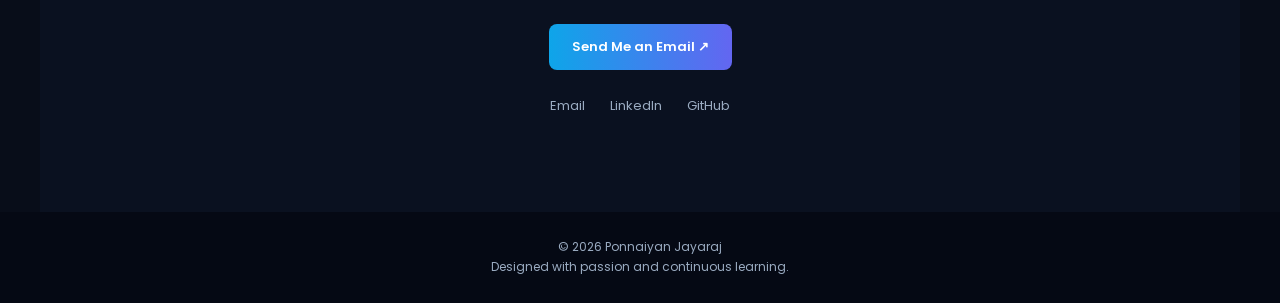
==== commit a4b831b6: "Update index.html" ====
--- a/index.html
+++ b/index.html
@@ -76,7 +76,7 @@
             <div class="hero-visual reveal">
                 <div class="profile-orbit">
                     <div class="profile-circle">
-                        <span>PJ</span>
+                        <img src="assets/profile.jpg" alt="Ponnaiyan profile photo">
                     </div>
                     <div class="orbit-dot dot-one"></div>
                     <div class="orbit-dot dot-two"></div>
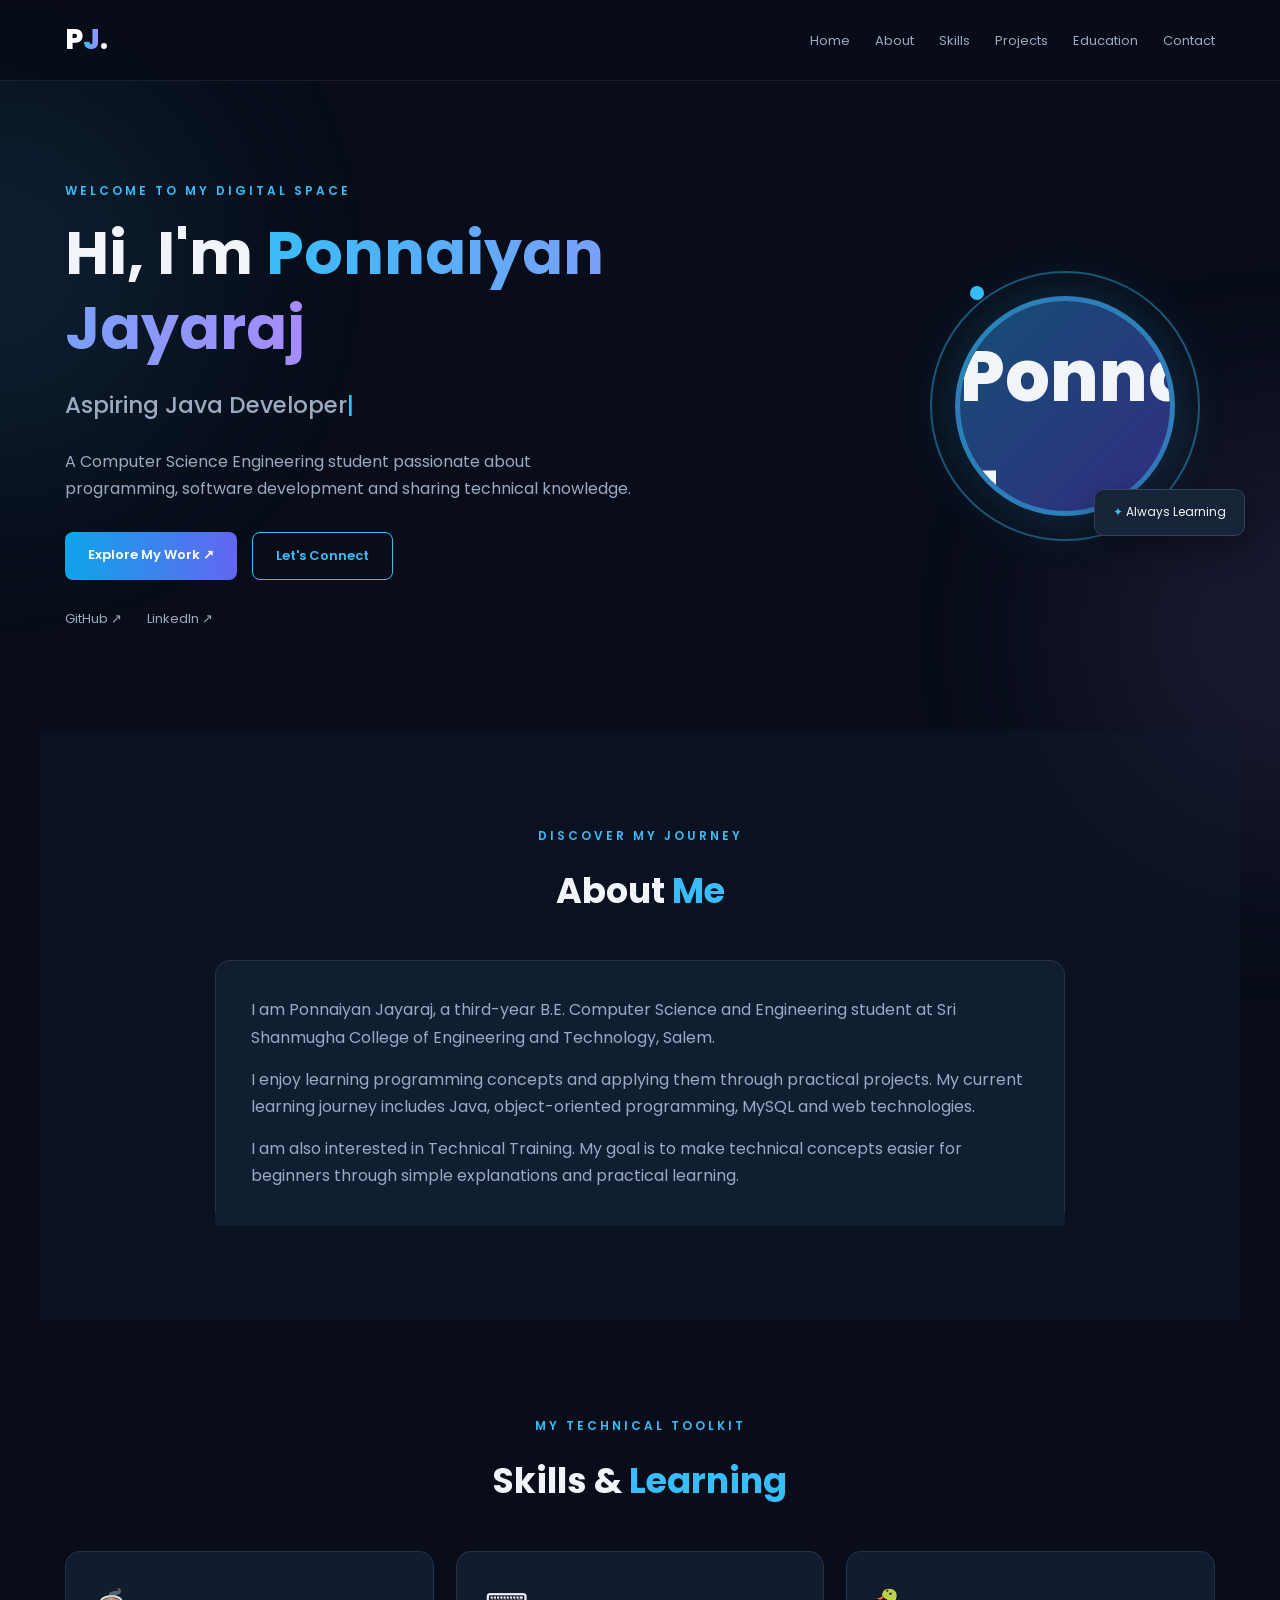
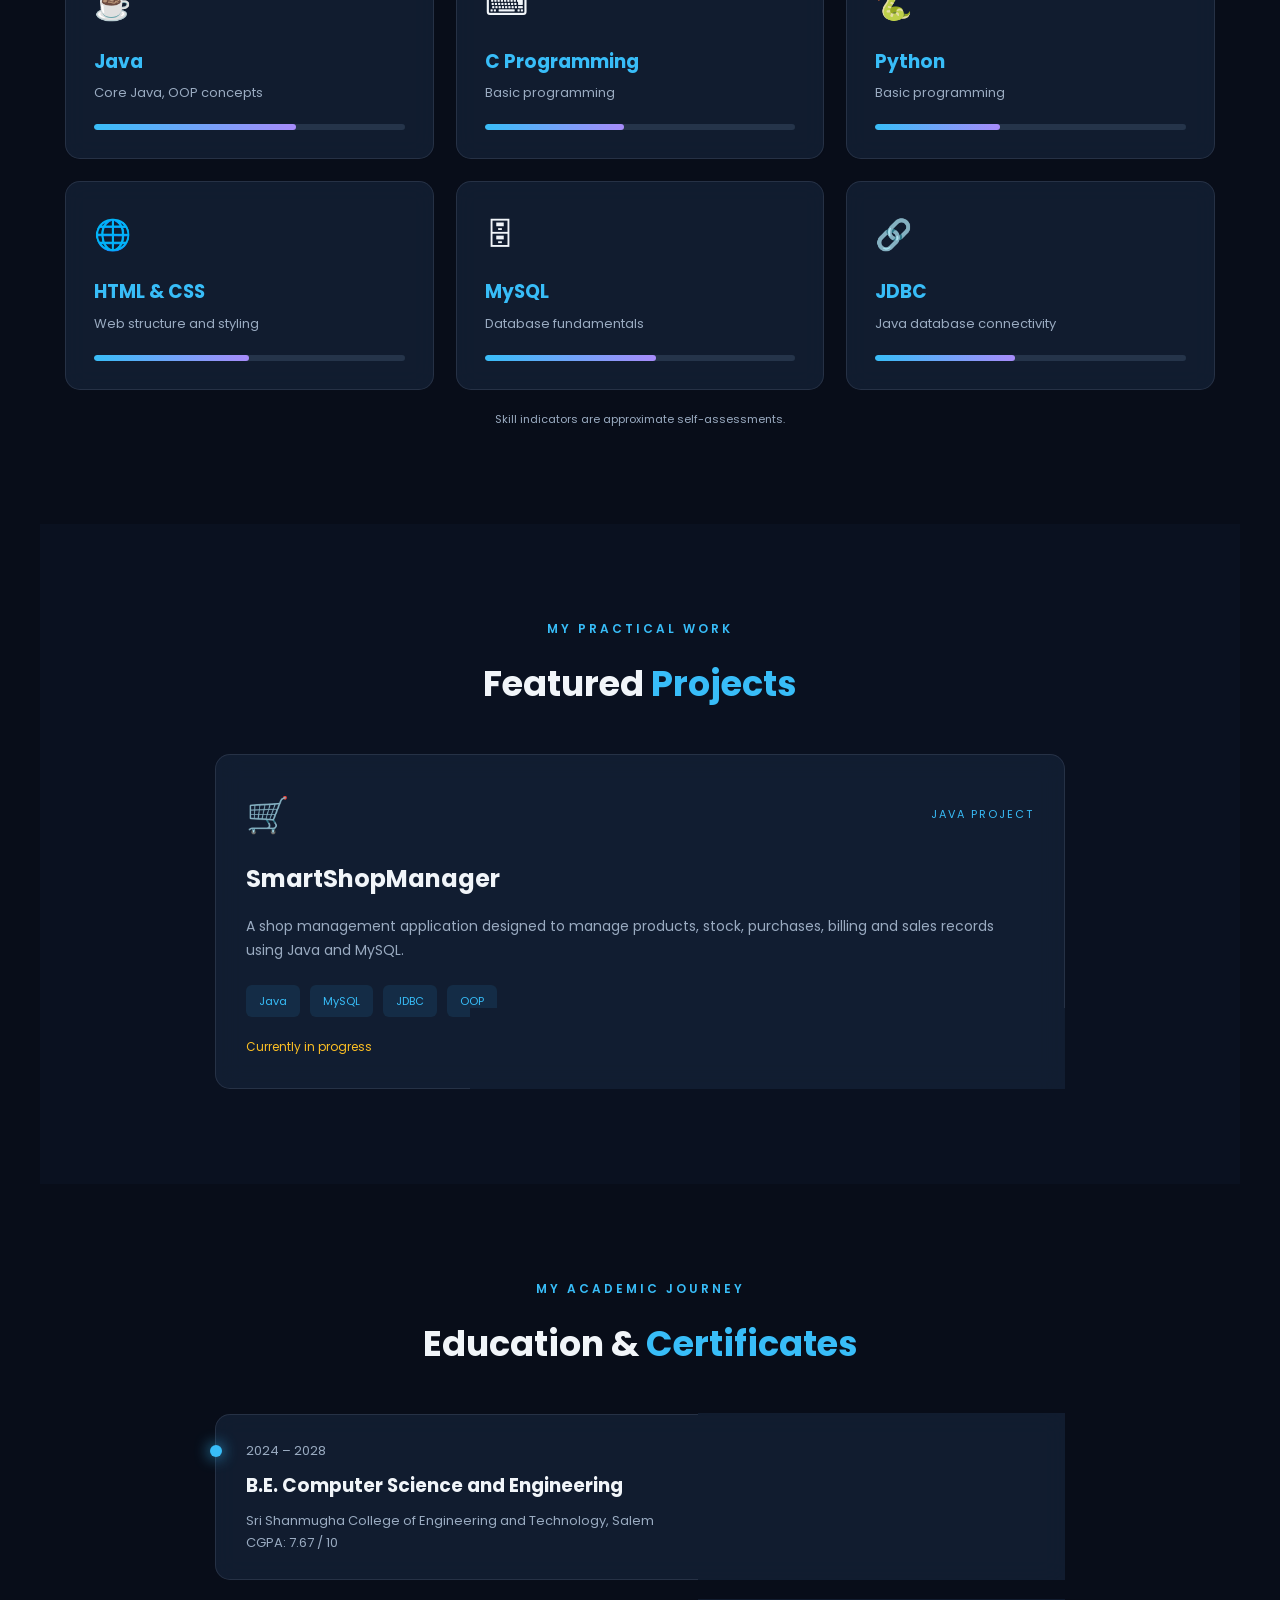
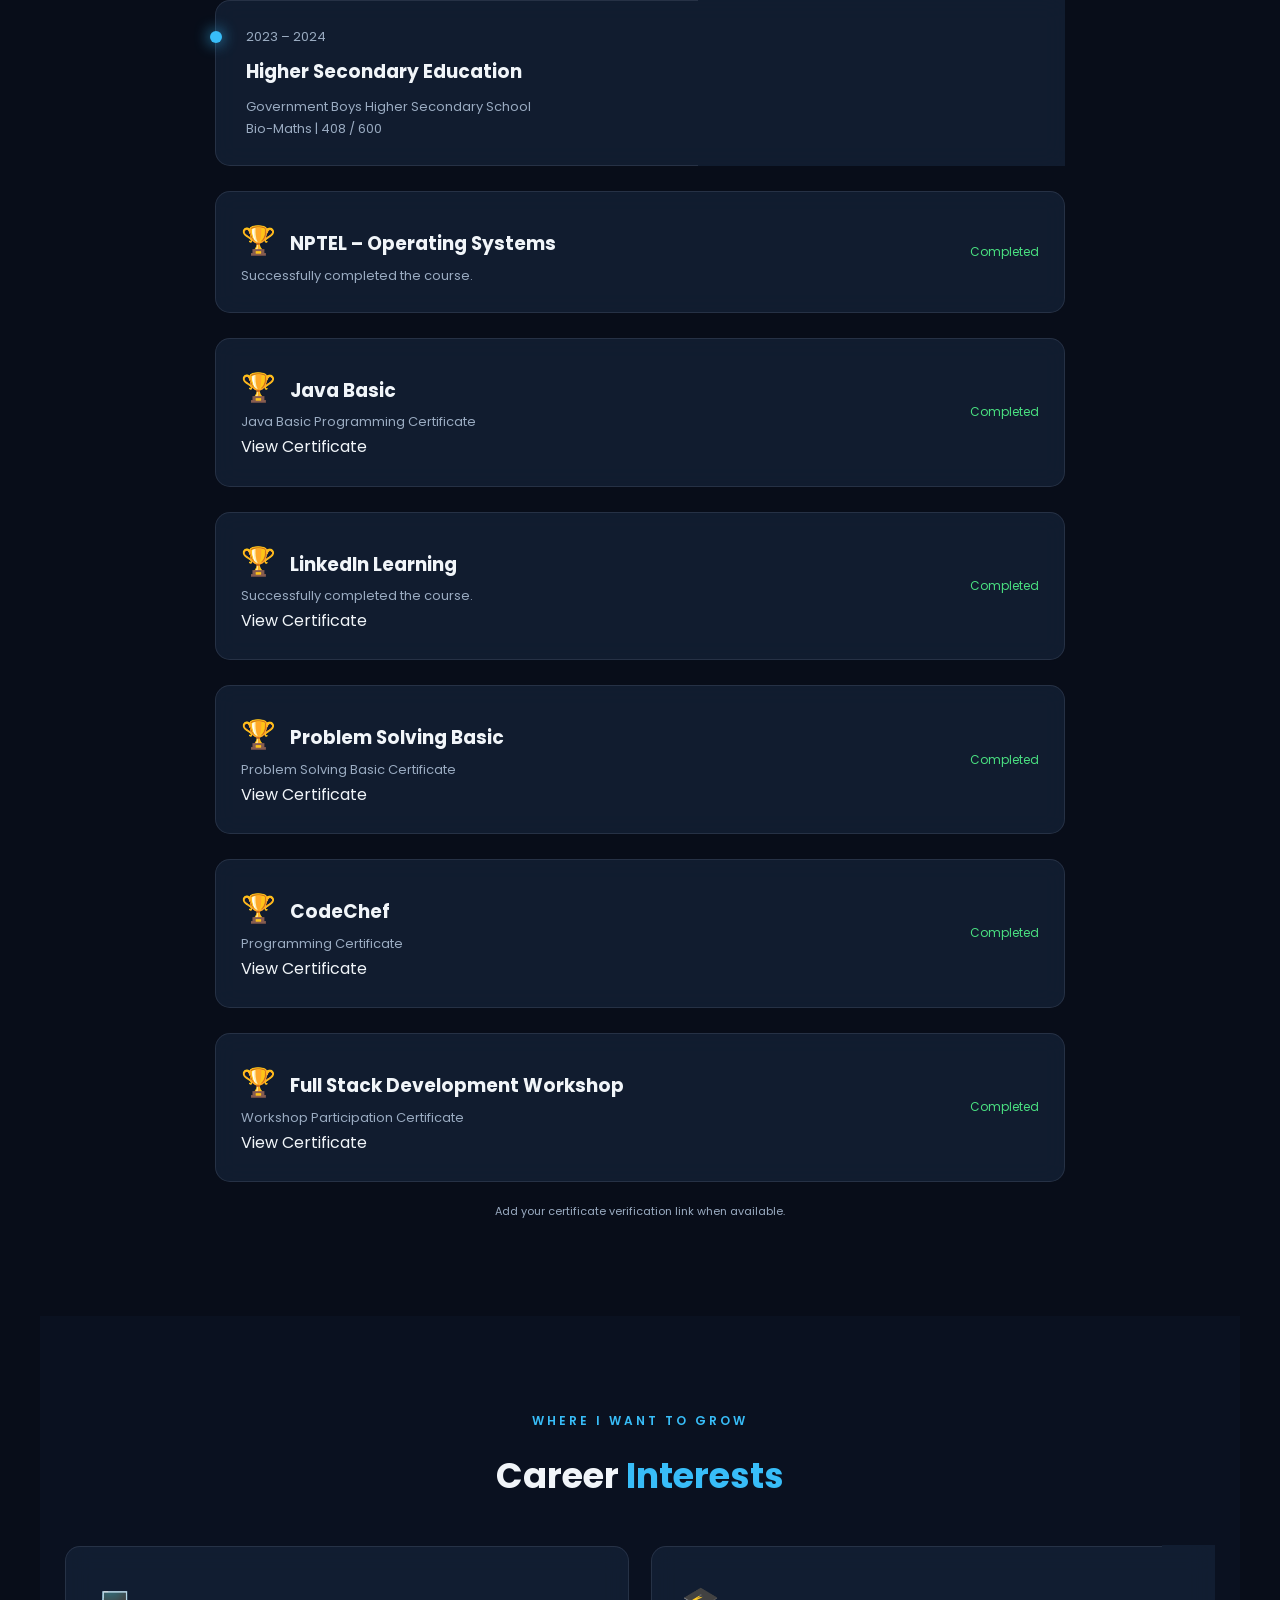
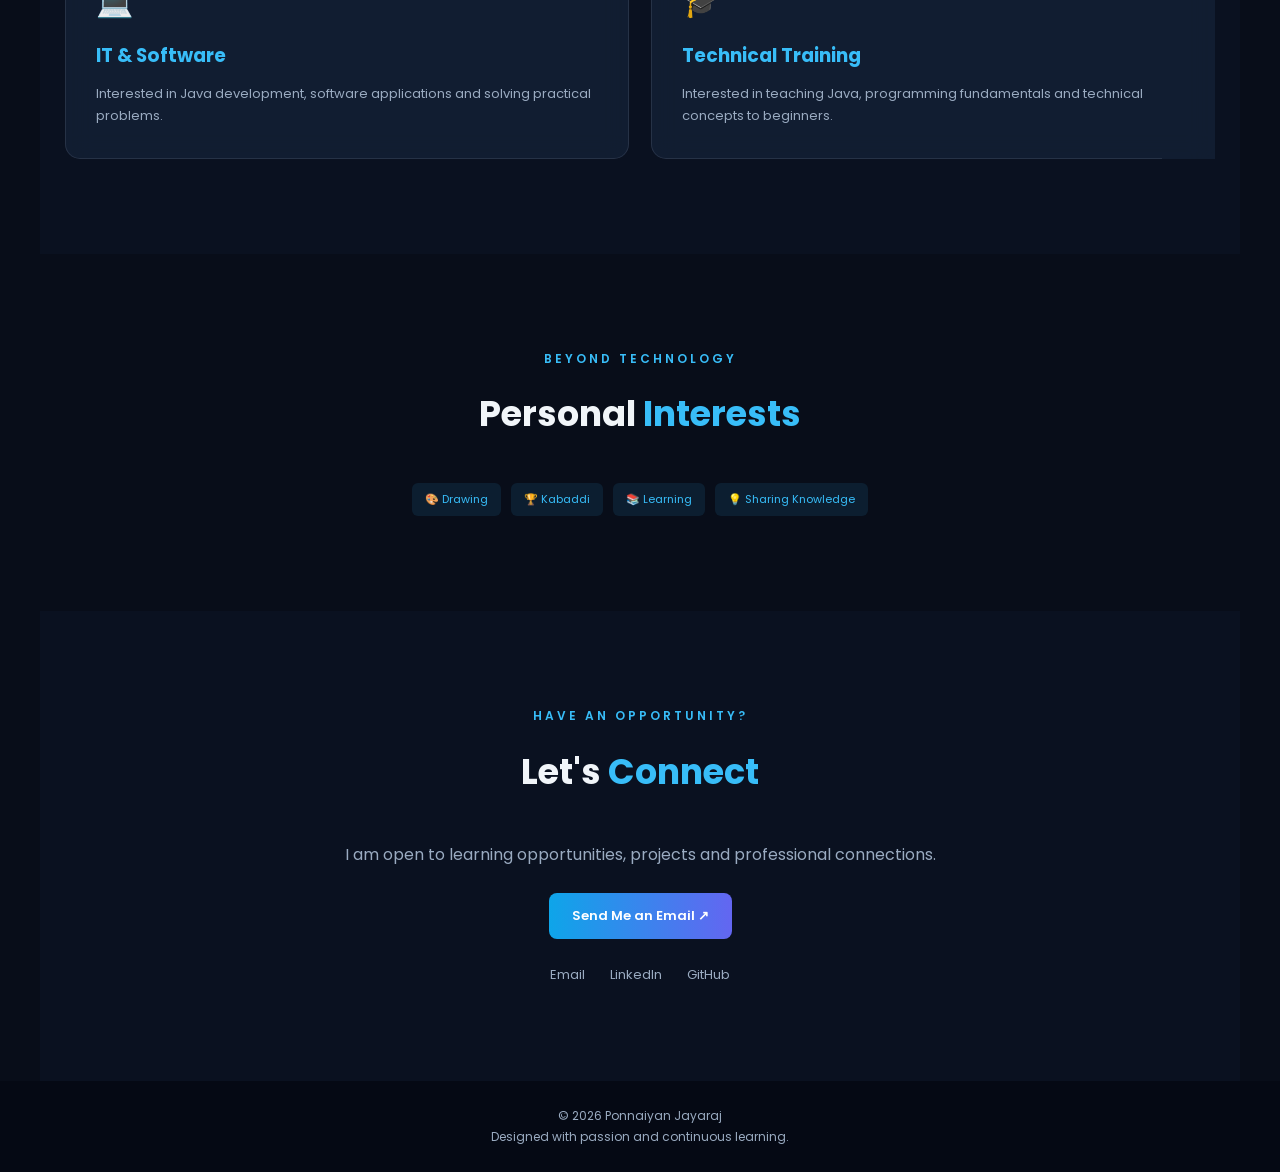
==== commit 65431a2d: "Add files via upload" ====
--- a/index.html
+++ b/index.html
@@ -4,9 +4,9 @@
 <head>
     <meta charset="UTF-8">
     <meta name="viewport" content="width=device-width, initial-scale=1.0">
-    <meta name="description" content="Ponnaiyan J - Computer Science Engineering Student, aspiring IT professional and Technical Trainer.">
-
-    <title>Ponnaiyan J | Portfolio</title>
+    <meta name="description" content="Ponnaiyan Jayaraj - Computer Science Engineering Student, aspiring IT professional and Technical Trainer.">
+
+    <title>Ponnaiyan Jayaraj | Portfolio</title>
 
     <link rel="stylesheet" href="style.css">
 
@@ -23,7 +23,7 @@
     <!-- Navigation -->
     <header>
         <nav class="navbar">
-            <a href="#home" class="logo">Ponnaiyan.</a>
+            <a href="#home" class="logo">P<span>J</span>.</a>
 
             <button class="menu-toggle" id="menuToggle" aria-label="Toggle navigation">
                 ☰
@@ -76,7 +76,7 @@
             <div class="hero-visual reveal">
                 <div class="profile-orbit">
                     <div class="profile-circle">
-                        <img src="assets/profile.jpg" alt="Ponnaiyan profile photo">
+                        <img src="profile.jpg" alt="Ponnaiyan J">
                     </div>
                     <div class="orbit-dot dot-one"></div>
                     <div class="orbit-dot dot-two"></div>
@@ -234,6 +234,71 @@
                 </div>
                 <span class="certificate-status">Completed</span>
             </div>
+
+<!-- Java Basic Certificate -->
+<div class="certificate-card glass-card">
+    <div>
+        <span class="certificate-icon">🏆</span>
+        <h3>Java Basic</h3>
+        <p>Java Basic Programming Certificate</p>
+        <a href="Certificates/java_basic certificate.jpg.pdf" target="_blank">
+            View Certificate
+        </a>
+    </div>
+    <span class="certificate-status">Completed</span>
+</div>
+
+<!-- LinkedIn Learning Certificate -->
+<div class="certificate-card glass-card">
+    <div>
+        <span class="certificate-icon">🏆</span>
+        <h3>LinkedIn Learning</h3>
+        <p>Successfully completed the course.</p>
+        <a href="Certificates/LinkedIn Learning Certificate.jpg.pdf" target="_blank">
+            View Certificate
+        </a>
+    </div>
+    <span class="certificate-status">Completed</span>
+</div>
+
+<!-- Problem Solving Certificate -->
+<div class="certificate-card glass-card">
+    <div>
+        <span class="certificate-icon">🏆</span>
+        <h3>Problem Solving Basic</h3>
+        <p>Problem Solving Basic Certificate</p>
+        <a href="Certificates/problem_solving_basic certificate.jpg.pdf" target="_blank">
+            View Certificate
+        </a>
+    </div>
+    <span class="certificate-status">Completed</span>
+</div>
+
+<!-- CodeChef Certificate -->
+<div class="certificate-card glass-card">
+    <div>
+        <span class="certificate-icon">🏆</span>
+        <h3>CodeChef</h3>
+        <p>Programming Certificate</p>
+        <a href="Certificates/codechef_certificate.png" target="_blank">
+            View Certificate
+        </a>
+    </div>
+    <span class="certificate-status">Completed</span>
+</div>
+
+<!-- Full Stack Workshop -->
+<div class="certificate-card glass-card">
+    <div>
+        <span class="certificate-icon">🏆</span>
+        <h3>Full Stack Development Workshop</h3>
+        <p>Workshop Participation Certificate</p>
+        <a href="Certificates/Workshop Full Stack Development .jpg.jpeg" target="_blank">
+            View Certificate
+        </a>
+    </div>
+    <span class="certificate-status">Completed</span>
+</div>
 
             <p class="small-note">Add your certificate verification link when available.</p>
         </section>
--- a/style.css
+++ b/style.css
@@ -664,6 +664,18 @@
     }
 }
 
+.profile-circle {
+    overflow: hidden;
+}
+
+.profile-circle img {
+    display: block;
+    width: 100%;
+    height: 100%;
+    object-fit: cover;
+    border-radius: 50%;
+}
+
 @media (prefers-reduced-motion: reduce) {
     *, *::before, *::after {
         scroll-behavior: auto !important;
